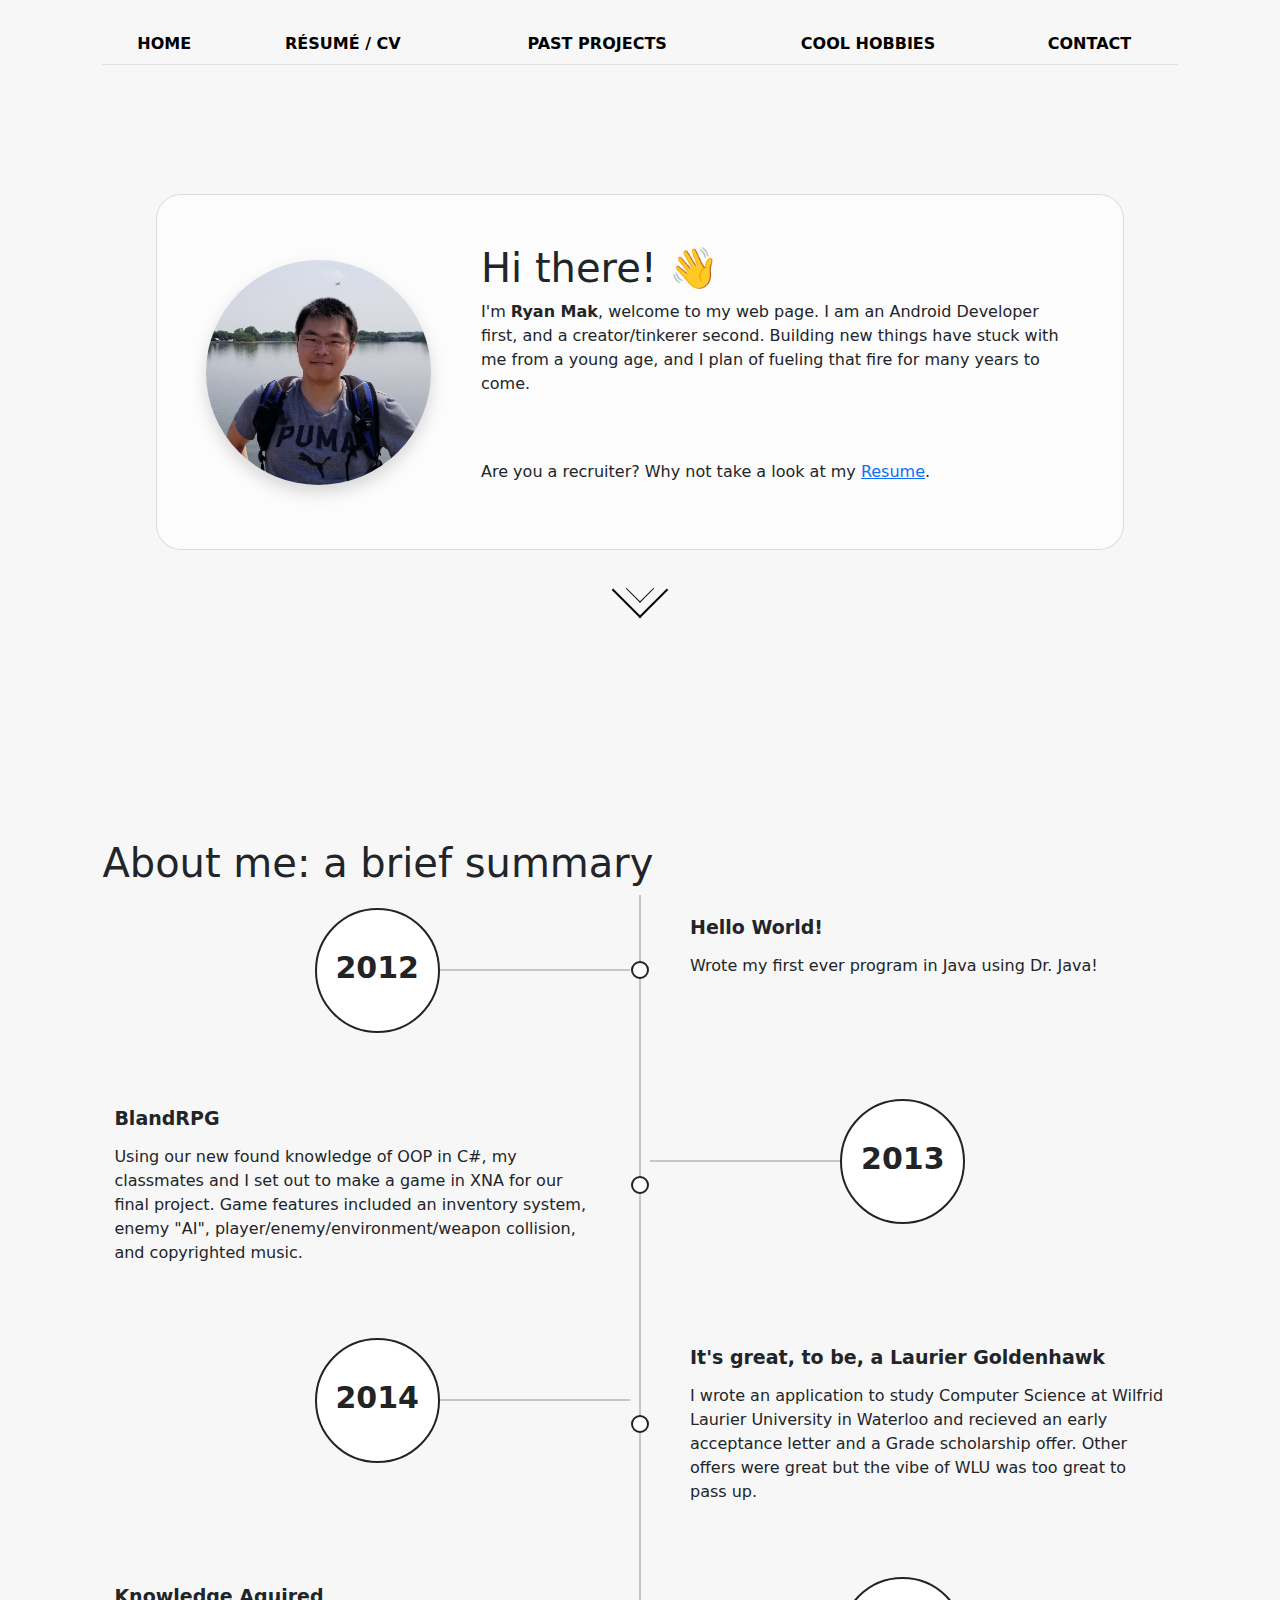
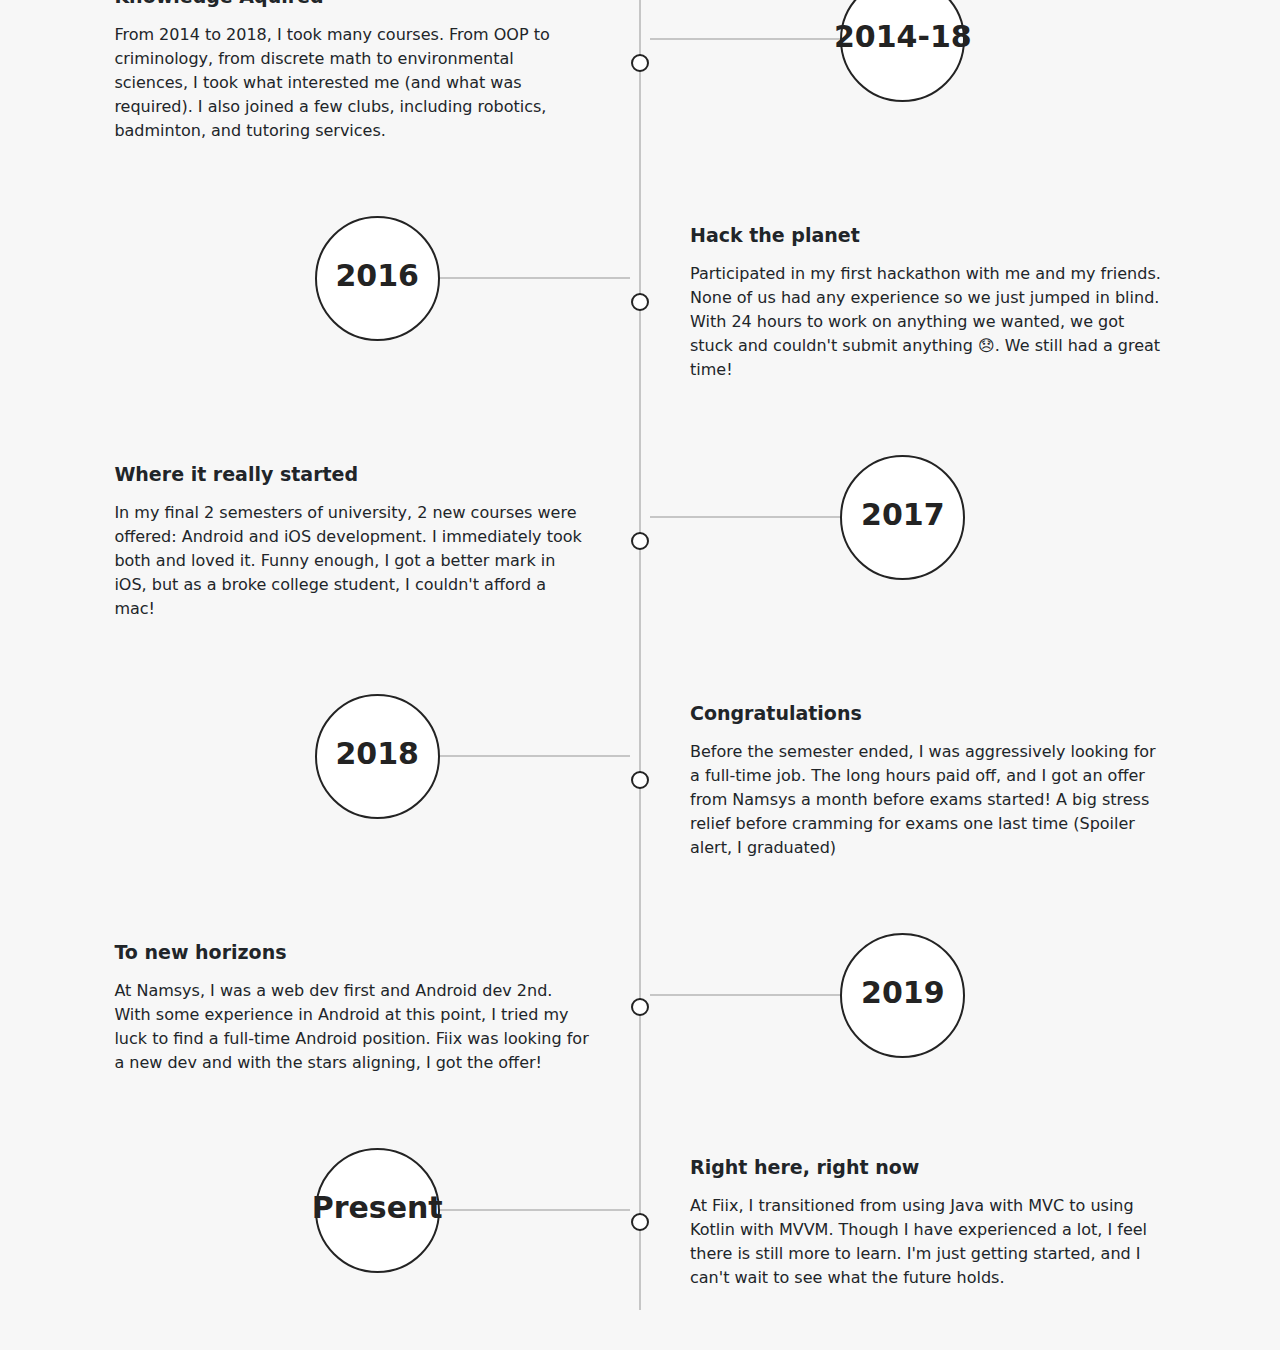
==== index.html @ aea316c4 "add pages and css for all tabs" ====
<!DOCTYPE html>

<!-- Be warned! I make android apps, not websites. Mobile users will suffer. Don't be surprised if the codebase is held together with tape and hope-->

<head>
    <title>Ryan Mak: Home</title>
    <link rel="stylesheet" href="css/bootstrap-5.0.2-dist/css/bootstrap.min.css">
    <link rel="stylesheet" href="css/Global.css">
    <link rel="stylesheet" href="css/HomeCss.css">
    <link rel="stylesheet" href="css/ArrowAnimation.css">
    <link rel="stylesheet" href="css/Timeline.css">
</head>

<html>

<body>
    <main style="margin-left: 8%; margin-right: 8%;">
        <div name="navBar" class="mt-4">
            <table class="table text-center">
                <tr>
                    <th> <a class="navBar" href="index.html">HOME</a> </th>
                    <th> <a class="navBar" href="pages/resume.html">RÉSUMÉ / CV</a></th>
                    <th> <a class="navBar" href="pages/projects.html">PAST PROJECTS</a> </th>
                    <th> <a class="navBar" href="pages/hobbies.html">COOL HOBBIES</a> </th>
                    <th> <a class="navBar" href="pages/contact.html">CONTACT</a></th>
                </tr>
            </table>
        </div>

        <div name="welcome card" class="flex p-5 card card-light">
            <table>
                <tr>
                    <th><img class="rounded-circle shadow pfpic" src="res/square.jpg">
                    </th>
                    <th>
                        <h1 class="ms-5">Hi there! 👋</h1>
                        <p class="ms-5">I'm <b>Ryan Mak</b>, welcome to my web page. I am an Android Developer first,
                            and
                            a creator/tinkerer second. Building new things have stuck with me from a young age, and I
                            plan
                            of fueling that fire for many years to come. </p>
                        <br><br>
                        <p class="ms-5">Are you a recruiter? Why not take a look at my <a
                                href="pages/resume.html">Resume</a>.</p>
                    </th>
                </tr>
            </table>
        </div>

        <div>
            <a href="#aboutme">
                <div class="arrow"></div>
            </a>
        </div>

        <div name="about me" id="aboutme" style="margin-top: 25%;">
            <h1>About me: a brief summary</h1>
        </div>

        <div class="container">
            <div class="main-timeline">

                <div class="timeline">
                    <div class="icon"></div>
                    <div class="date-content">
                        <div class="date-outer">
                            <span class="date">
                                <span class="year">2012</span>
                            </span>
                        </div>
                    </div>
                    <div class="timeline-content">
                        <h5 class="title">Hello World!</h5>
                        <p class="description">
                            Wrote my first ever program in Java using Dr. Java!
                        </p>
                        <br><br>
                    </div>
                </div>

                <div class="timeline">
                    <div class="icon"></div>
                    <div class="date-content">
                        <div class="date-outer">
                            <span class="date">
                                <span class="year">2013</span>
                            </span>
                        </div>
                    </div>
                    <div class="timeline-content">
                        <h5 class="title">BlandRPG</h5>
                        <p class="description">
                            Using our new found knowledge of OOP in C#, my classmates and I set out to make a game in
                            XNA for our final project. Game features included an inventory system, enemy
                            "AI", player/enemy/environment/weapon collision, and copyrighted music.
                        </p>
                    </div>
                </div>

                <div class="timeline">
                    <div class="icon"></div>
                    <div class="date-content">
                        <div class="date-outer">
                            <span class="date">
                                <span class="year">2014</span>
                            </span>
                        </div>
                    </div>
                    <div class="timeline-content">
                        <h5 class="title">It's great, to be, a Laurier Goldenhawk</h5>
                        <p class="description">
                            I wrote an application to study Computer Science at Wilfrid Laurier University in Waterloo
                            and recieved an early acceptance letter and a Grade scholarship offer. Other offers were
                            great but the vibe of WLU was too great to pass up.
                        </p>
                    </div>
                </div>

                <div class="timeline">
                    <div class="icon"></div>
                    <div class="date-content">
                        <div class="date-outer">
                            <span class="date">
                                <span class="year">2014-18</span>
                            </span>
                        </div>
                    </div>
                    <div class="timeline-content">
                        <h5 class="title">Knowledge Aquired</h5>
                        <p class="description">
                            From 2014 to 2018, I took many courses. From OOP to criminology, from discrete math
                            to environmental sciences, I took what interested me (and what was required). I also joined
                            a few clubs, including robotics, badminton, and tutoring services.
                        </p>
                    </div>
                </div>

                <div class="timeline">
                    <div class="icon"></div>
                    <div class="date-content">
                        <div class="date-outer">
                            <span class="date">
                                <span class="year">2016</span>
                            </span>
                        </div>
                    </div>
                    <div class="timeline-content">
                        <h5 class="title">Hack the planet</h5>
                        <p class="description">
                            Participated in my first hackathon with me and my friends. None of us had any experience so
                            we just jumped in blind. With 24 hours to work on anything we wanted, we got stuck and
                            couldn't submit anything 😞. We still had a great time!
                        </p>
                    </div>
                </div>

                <div class="timeline">
                    <div class="icon"></div>
                    <div class="date-content">
                        <div class="date-outer">
                            <span class="date">
                                <span class="year">2017</span>
                            </span>
                        </div>
                    </div>
                    <div class="timeline-content">
                        <h5 class="title">Where it really started</h5>
                        <p class="description">
                            In my final 2 semesters of university, 2 new courses were offered: Android and iOS
                            development. I immediately took both and loved it. Funny enough, I got a better mark in iOS,
                            but as a broke college student, I couldn't afford a mac!
                        </p>
                    </div>
                </div>

                <div class="timeline">
                    <div class="icon"></div>
                    <div class="date-content">
                        <div class="date-outer">
                            <span class="date">
                                <span class="year">2018</span>
                            </span>
                        </div>
                    </div>
                    <div class="timeline-content">
                        <h5 class="title">Congratulations</h5>
                        <p class="description">
                            Before the semester ended, I was aggressively looking for a full-time job. The long hours
                            paid off, and I got an offer from Namsys a month before exams started! A big stress relief
                            before cramming for exams one last time (Spoiler alert, I graduated)
                        </p>
                    </div>
                </div>

                <div class="timeline">
                    <div class="icon"></div>
                    <div class="date-content">
                        <div class="date-outer">
                            <span class="date">
                                <span class="year">2019</span>
                            </span>
                        </div>
                    </div>
                    <div class="timeline-content">
                        <h5 class="title">To new horizons</h5>
                        <p class="description">
                            At Namsys, I was a web dev first and Android dev 2nd. With some experience in Android at
                            this point, I tried my luck to find a full-time Android position. Fiix was looking for a new
                            dev and with the stars aligning, I got the offer!
                        </p>
                    </div>
                </div>

                <div class="timeline">
                    <div class="icon"></div>
                    <div class="date-content">
                        <div class="date-outer">
                            <span class="date">
                                <span class="year">Present</span>
                            </span>
                        </div>
                    </div>
                    <div class="timeline-content">
                        <h5 class="title">Right here, right now</h5>
                        <p class="description">
                            At Fiix, I transitioned from using Java with MVC to using Kotlin with MVVM. Though I have
                            experienced a lot, I feel there is still more to learn. I'm just getting started, and I
                            can't wait to see what the future holds.
                        </p>
                    </div>
                </div>
            </div>
        </div>
    </main>
</body>

</html>
---- css/Global.css ----
body {
    background-color: #f7f7f7;
}

html {
    scroll-behavior: smooth;
    scrollbar-width: none;
    /* For Firefox */
    -ms-overflow-style: none;
    /* For Internet Explorer and Edge */
}

html::-webkit-scrollbar {
    width: 0px;
    /* For Chrome, Safari, and Opera */
}

.text-center {
    text-align: center;
}

a.navBar {
    color: black;
    text-decoration: none;
    font-weight: bold;
}

th {
    font-weight: normal;
}
---- css/HomeCss.css ----
footer {
    position: fixed;
    height: 100px;
    bottom: 0;
    width: 100%;
}

img.pfpic {
    display: block;
    max-width: 250px;
    height: 225px;
}

.card-light {
    background-color: #fcfcfc;
    border-radius: 25px;
    width: fit-content;
    max-width: 90%;
    margin: 0 auto;
    margin-top: 12%;
}
---- css/ArrowAnimation.css ----
/*
    https://csshint.com/html-css-scroll-down-arrow-examples/
    Author: Joshua MacDonald
 */

.arrow, .arrow:before {
    position: absolute;
    left: 50%;
}

.arrow {
    width: 40px;
    height: 40px;
    top: 40px;
    margin: -20px 0 0 -20px;
    -webkit-transform: rotate(45deg);
    transform: rotate(45deg);
    border-left: none;
    border-top: none;
    border-right: 2px #000 solid;
    border-bottom: 2px #000 solid;
    position: relative;
}

.arrow:before {
    content: "";
    width: 20px;
    height: 20px;
    top: 50%;
    margin: -10px 0 0 -10px;
    border-left: none;
    border-top: none;
    border-right: 1px #000 solid;
    border-bottom: 1px #000 solid;
    animation-duration: 2s;
    animation-iteration-count: infinite;
    animation-name: arrow;
}

@keyframes arrow {
    0% {
        opacity: 0;
        transform: translate(-10px, -10px);
    }
    50% {
        opacity: 1;
    }
    100% {
        opacity: 0;
    }
}
---- css/Timeline.css ----
.main-timeline {
    position: relative
}

.main-timeline:before {
    content: "";
    display: block;
    width: 2px;
    height: 100%;
    background: #c6c6c6;
    margin: 0 auto;
    position: absolute;
    top: 0;
    left: 0;
    right: 0
}

.main-timeline .timeline {
    margin-bottom: 40px;
    position: relative
}

.main-timeline .timeline:after {
    content: "";
    display: block;
    clear: both
}

.main-timeline .icon {
    content: "";
    width: 18px;
    height: 18px;
    line-height: 18px;
    margin: auto;
    border-radius: 50%;
    position: absolute;
    top: 0;
    left: 0;
    bottom: 0;
    right: 0;
    background: #fff;
    border: 2px solid #232323;
}

.main-timeline .date-content {
    width: 50%;
    float: left;
    margin-top: 13px;
    position: relative
}

.main-timeline .date-content:before {
    content: "";
    width: 50%;
    height: 2px;
    background: #c6c6c6;
    margin: auto 0;
    position: absolute;
    top: 0;
    right: 10px;
    bottom: 0
}

.main-timeline .date-outer {
    width: 125px;
    height: 125px;
    font-size: 16px;
    text-align: center;
    margin: auto;
    z-index: 1
}

.main-timeline .date-outer:before {
    content: "";
    width: 125px;
    height: 125px;
    margin: 0 auto;
    border-radius: 50%;
    position: absolute;
    top: 0;
    left: 0;
    right: 0;
    transition: all 0.33s ease-out 0s
}

.main-timeline .date-outer:before {
    background: #fff;
    border: 2px solid #232323;
}

.main-timeline .date {
    width: 100%;
    margin: auto;
    position: absolute;
    top: 34%;
    left: 0
}

.main-timeline .month {
    font-size: 18px;
    font-weight: 700
}

.main-timeline .year {
    display: block;
    font-size: 30px;
    font-weight: 700;
    color: #232323;
    line-height: 36px
}

.main-timeline .timeline-content {
    width: 50%;
    padding: 20px 0 20px 50px;
    float: right
}

.main-timeline .title {
    font-size: 19px;
    font-weight: 700;
    line-height: 24px;
    margin: 0 0 15px 0
}

.main-timeline .description {
    margin-bottom: 0
}

.main-timeline .timeline:nth-child(2n) .date-content {
    float: right
}

.main-timeline .timeline:nth-child(2n) .date-content:before {
    left: 10px
}

.main-timeline .timeline:nth-child(2n) .timeline-content {
    padding: 20px 50px 20px 0;
    text-align: left
}

@media only screen and (max-width: 991px) {
    .main-timeline .date-content {
        margin-top: 35px
    }
    .main-timeline .date-content:before {
        width: 22.5%
    }
    .main-timeline .timeline-content {
        padding: 10px 0 10px 30px
    }
    .main-timeline .title {
        font-size: 17px
    }
    .main-timeline .timeline:nth-child(2n) .timeline-content {
        padding: 10px 30px 10px 0
    }
}

@media only screen and (max-width: 767px) {
    .main-timeline:before {
        margin: 0;
        left: 7px
    }
    .main-timeline .timeline {
        margin-bottom: 20px
    }
    .main-timeline .timeline:last-child {
        margin-bottom: 0
    }
    .main-timeline .icon {
        margin: auto 0
    }
    .main-timeline .date-content {
        width: 95%;
        float: right;
        margin-top: 0
    }
    .main-timeline .date-content:before {
        display: none
    }
    .main-timeline .date-outer {
        width: 110px;
        height: 110px
    }
    .main-timeline .date-outer:before {
        width: 110px;
        height: 110px
    }
    .main-timeline .date {
        top: 30%
    }
    .main-timeline .year {
        font-size: 24px
    }
    .main-timeline .timeline-content, .main-timeline .timeline:nth-child(2n) .timeline-content {
        width: 95%;
        text-align: center;
        padding: 10px 0
    }
    .main-timeline .title {
        margin-bottom: 10px
    }
}
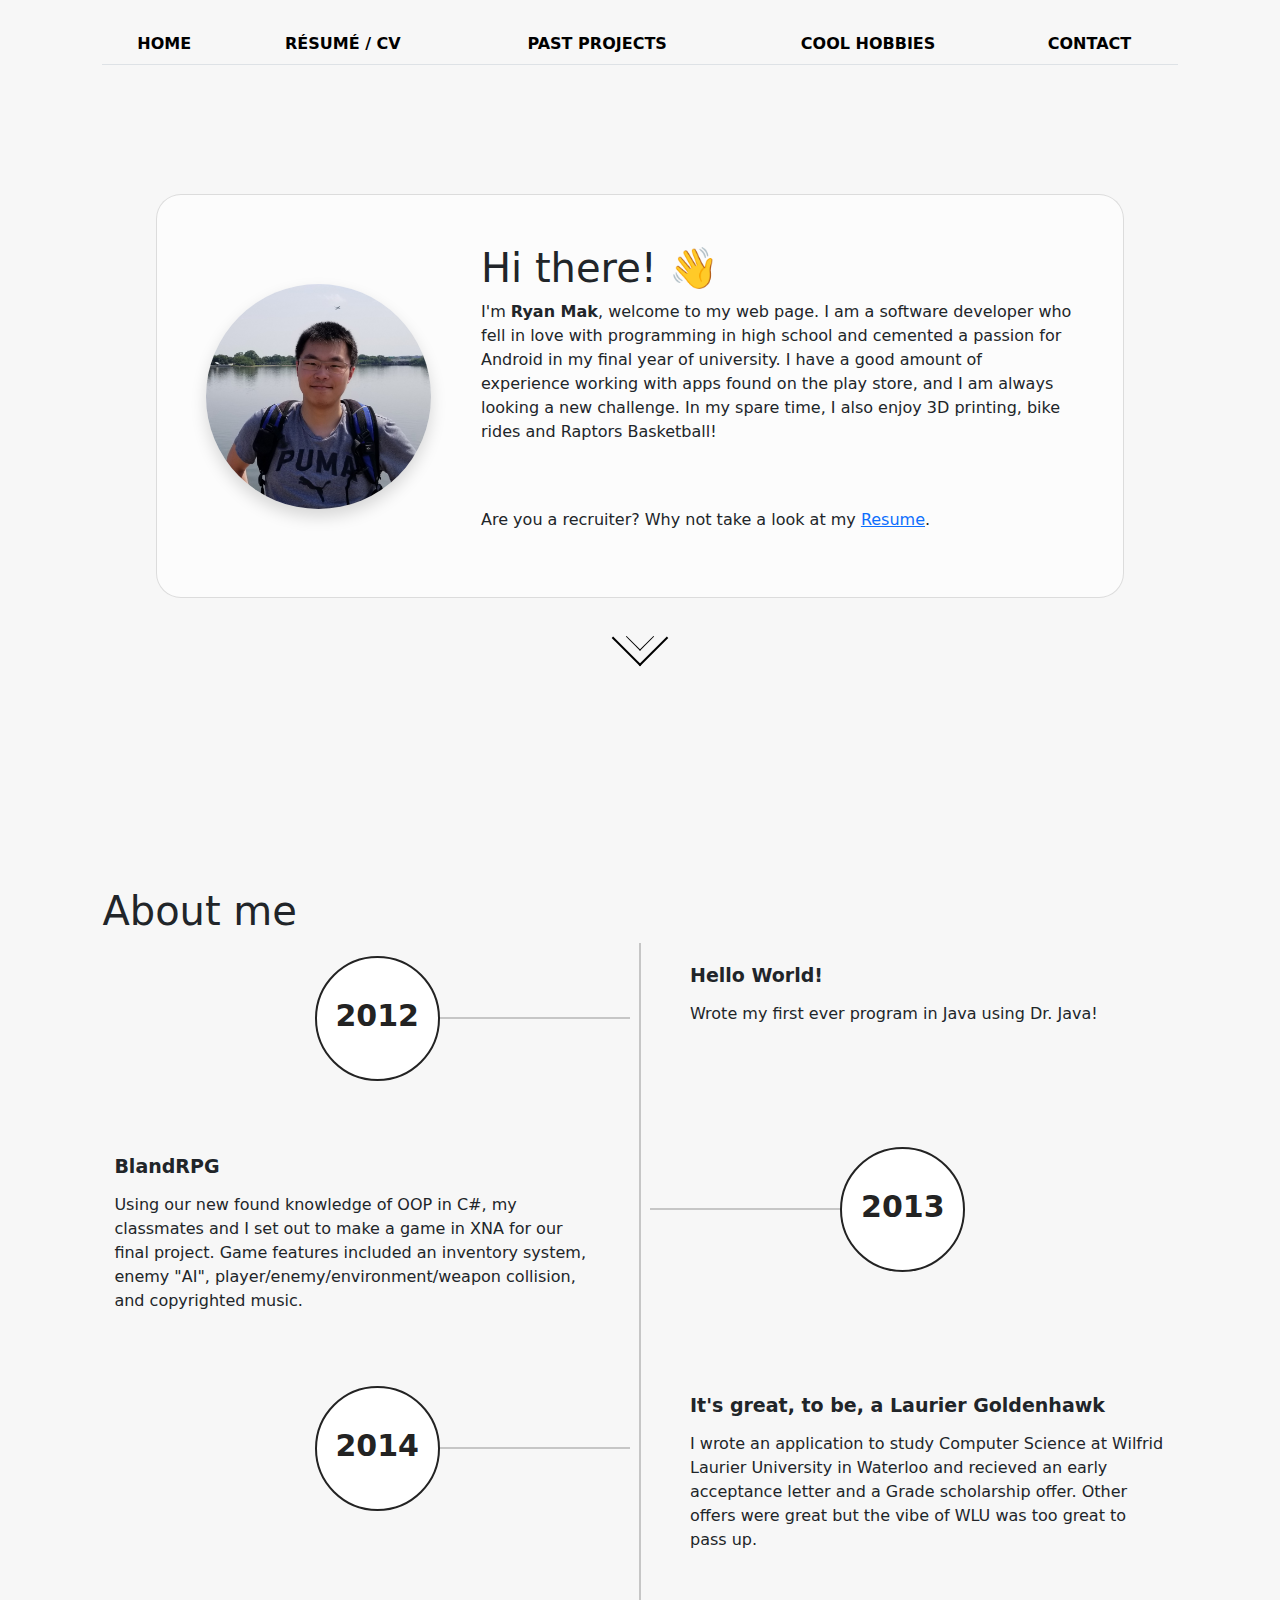
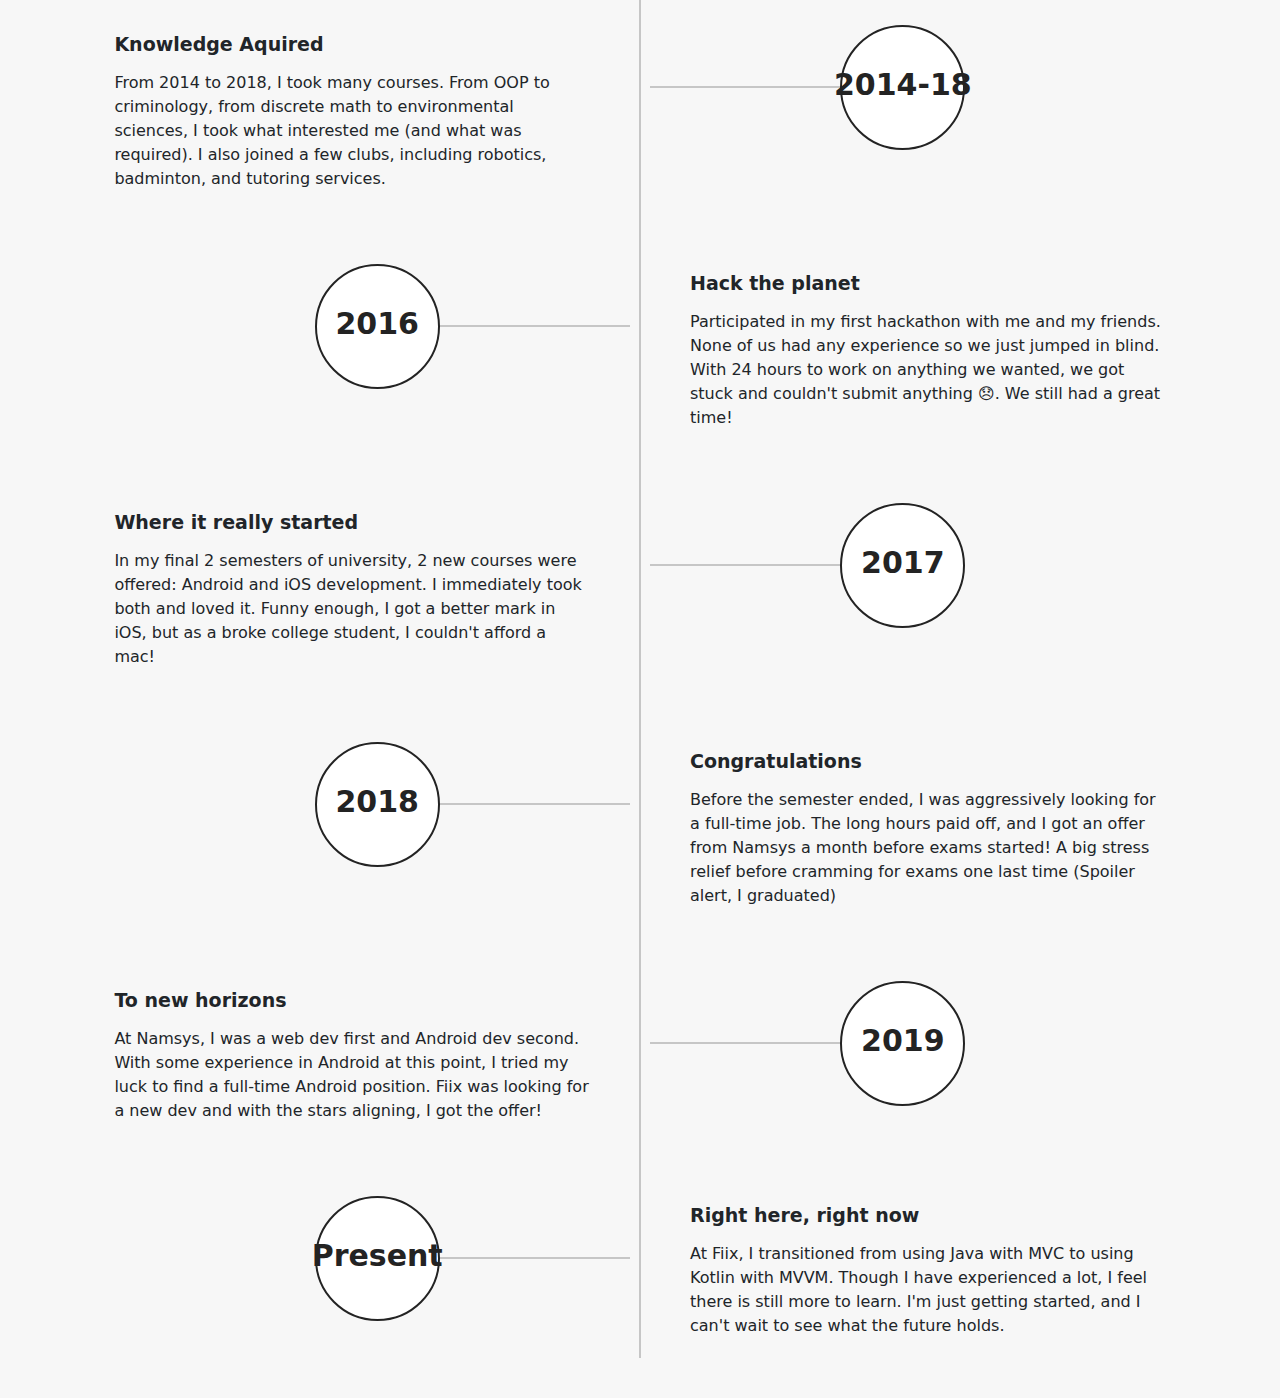
==== commit 97fad6c8: "added cards to resume page" ====
--- a/index.html
+++ b/index.html
@@ -34,11 +34,11 @@
                     </th>
                     <th>
                         <h1 class="ms-5">Hi there! 👋</h1>
-                        <p class="ms-5">I'm <b>Ryan Mak</b>, welcome to my web page. I am an Android Developer first,
-                            and
-                            a creator/tinkerer second. Building new things have stuck with me from a young age, and I
-                            plan
-                            of fueling that fire for many years to come. </p>
+                        <p class="ms-5">I'm <b>Ryan Mak</b>, welcome to my web page. I am a software developer who fell
+                            in love with programming in high school and cemented a passion for Android in my final year
+                            of university. I have a good amount of experience working with apps found on the play store,
+                            and I am always looking a new challenge. In my spare time, I also enjoy 3D
+                            printing, bike rides and Raptors Basketball! </p>
                         <br><br>
                         <p class="ms-5">Are you a recruiter? Why not take a look at my <a
                                 href="pages/resume.html">Resume</a>.</p>
@@ -54,14 +54,13 @@
         </div>
 
         <div name="about me" id="aboutme" style="margin-top: 25%;">
-            <h1>About me: a brief summary</h1>
+            <h1>About me</h1>
         </div>
 
         <div class="container">
             <div class="main-timeline">
 
                 <div class="timeline">
-                    <div class="icon"></div>
                     <div class="date-content">
                         <div class="date-outer">
                             <span class="date">
@@ -79,7 +78,6 @@
                 </div>
 
                 <div class="timeline">
-                    <div class="icon"></div>
                     <div class="date-content">
                         <div class="date-outer">
                             <span class="date">
@@ -98,7 +96,6 @@
                 </div>
 
                 <div class="timeline">
-                    <div class="icon"></div>
                     <div class="date-content">
                         <div class="date-outer">
                             <span class="date">
@@ -117,7 +114,6 @@
                 </div>
 
                 <div class="timeline">
-                    <div class="icon"></div>
                     <div class="date-content">
                         <div class="date-outer">
                             <span class="date">
@@ -136,7 +132,6 @@
                 </div>
 
                 <div class="timeline">
-                    <div class="icon"></div>
                     <div class="date-content">
                         <div class="date-outer">
                             <span class="date">
@@ -155,7 +150,6 @@
                 </div>
 
                 <div class="timeline">
-                    <div class="icon"></div>
                     <div class="date-content">
                         <div class="date-outer">
                             <span class="date">
@@ -174,7 +168,6 @@
                 </div>
 
                 <div class="timeline">
-                    <div class="icon"></div>
                     <div class="date-content">
                         <div class="date-outer">
                             <span class="date">
@@ -193,7 +186,6 @@
                 </div>
 
                 <div class="timeline">
-                    <div class="icon"></div>
                     <div class="date-content">
                         <div class="date-outer">
                             <span class="date">
@@ -204,7 +196,7 @@
                     <div class="timeline-content">
                         <h5 class="title">To new horizons</h5>
                         <p class="description">
-                            At Namsys, I was a web dev first and Android dev 2nd. With some experience in Android at
+                            At Namsys, I was a web dev first and Android dev second. With some experience in Android at
                             this point, I tried my luck to find a full-time Android position. Fiix was looking for a new
                             dev and with the stars aligning, I got the offer!
                         </p>
@@ -212,7 +204,6 @@
                 </div>
 
                 <div class="timeline">
-                    <div class="icon"></div>
                     <div class="date-content">
                         <div class="date-outer">
                             <span class="date">
--- a/css/Global.css
+++ b/css/Global.css
@@ -8,6 +8,11 @@
     /* For Firefox */
     -ms-overflow-style: none;
     /* For Internet Explorer and Edge */
+}
+
+main {
+    margin-left: 10%;
+    margin-right: 10%
 }
 
 html::-webkit-scrollbar {
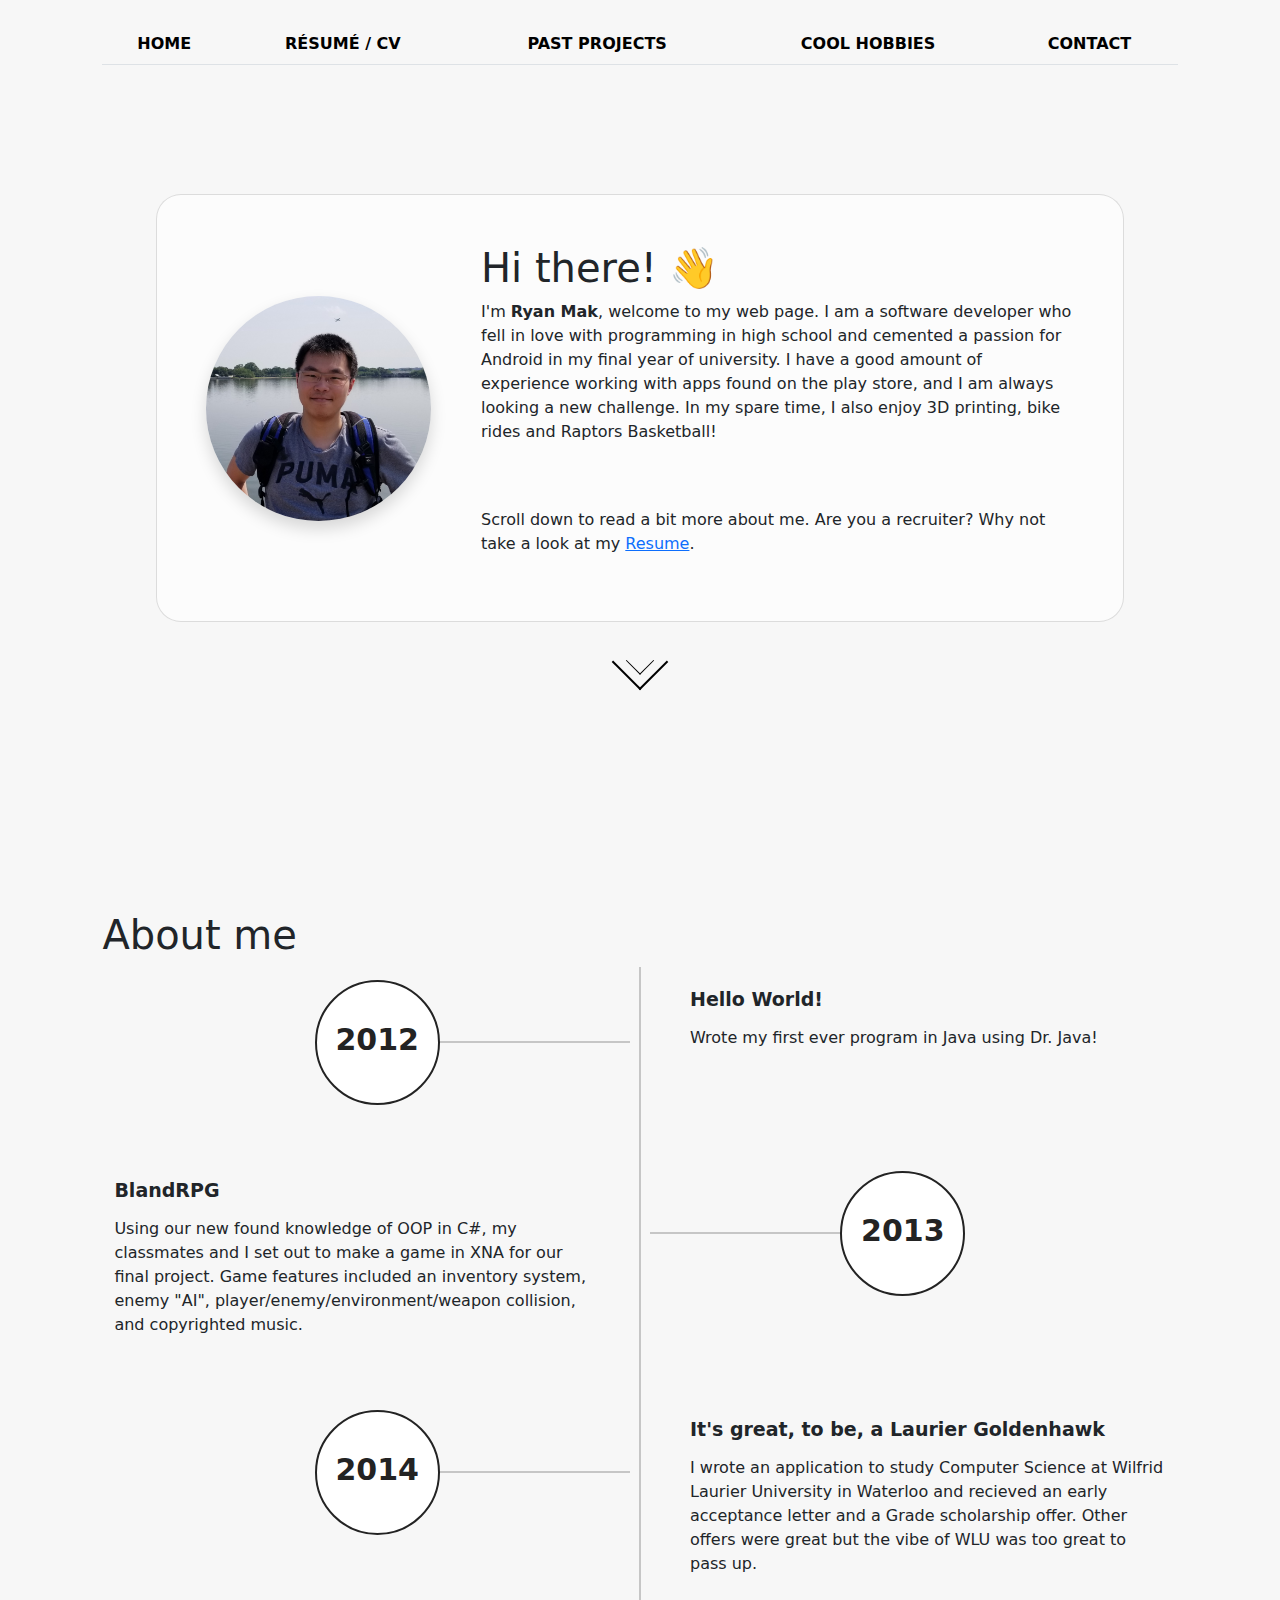
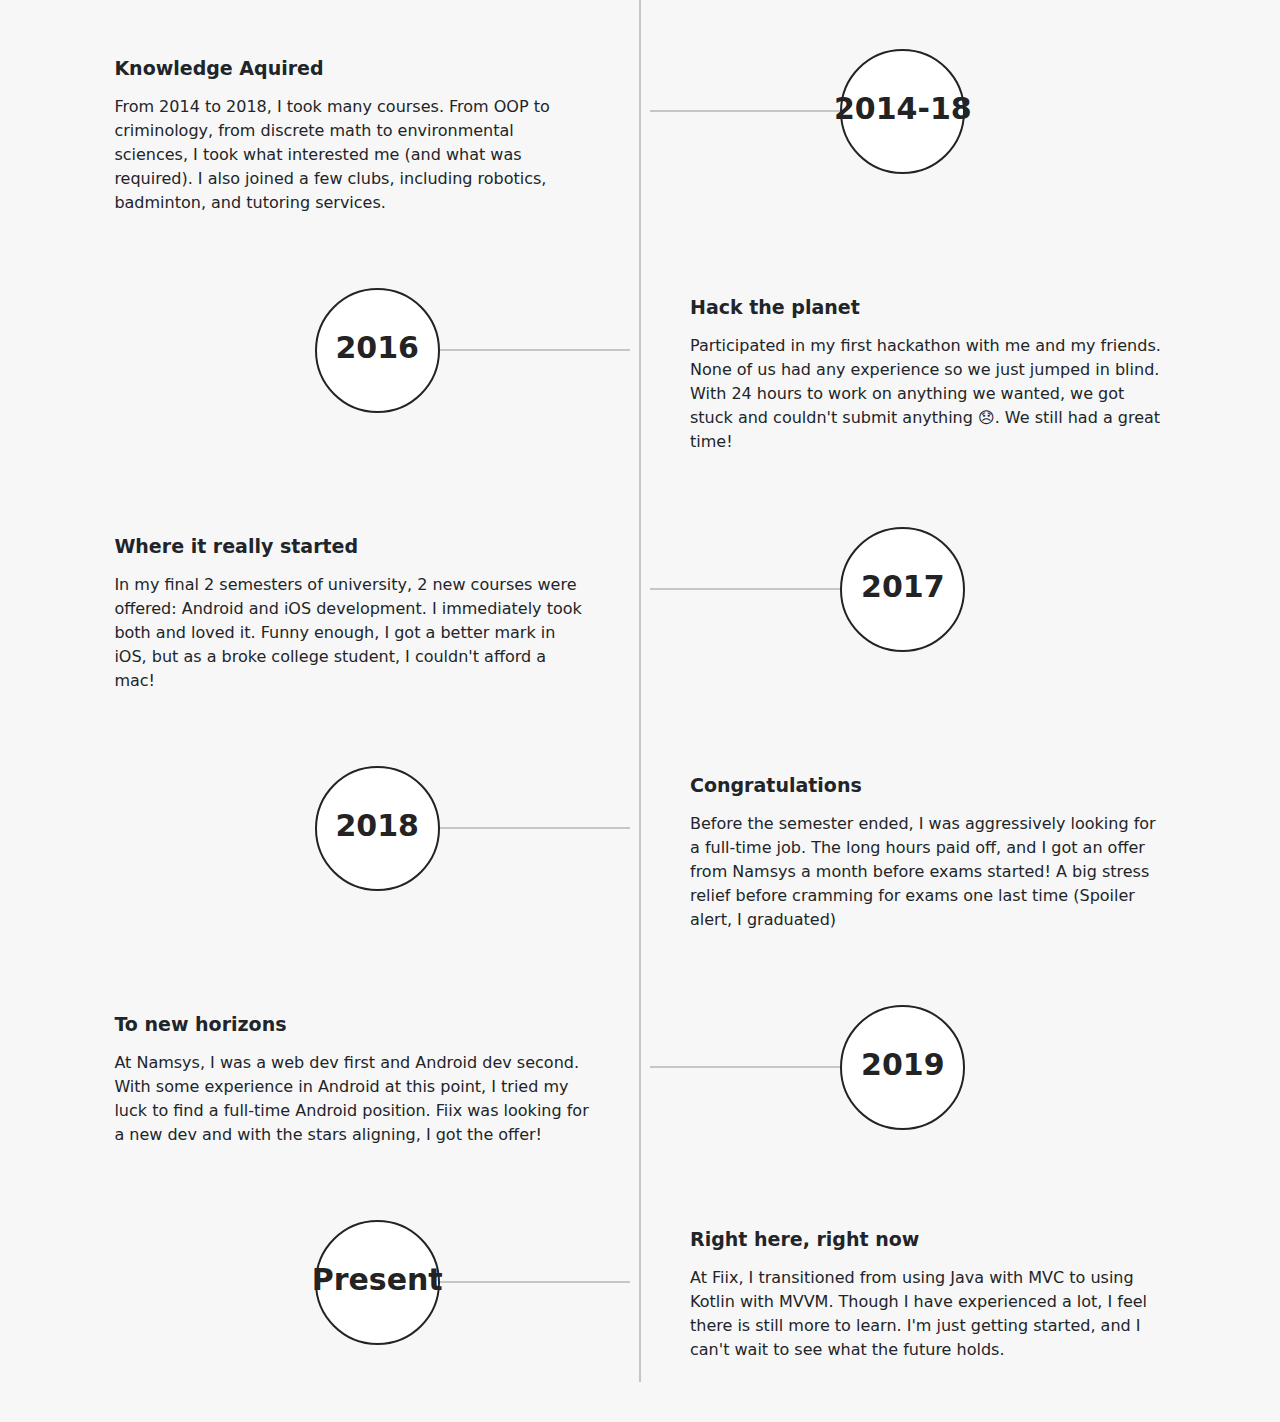
==== commit eb522772: "changed welcome message to include 'scroll down to read...'" ====
--- a/index.html
+++ b/index.html
@@ -40,7 +40,7 @@
                             and I am always looking a new challenge. In my spare time, I also enjoy 3D
                             printing, bike rides and Raptors Basketball! </p>
                         <br><br>
-                        <p class="ms-5">Are you a recruiter? Why not take a look at my <a
+                        <p class="ms-5">Scroll down to read a bit more about me. Are you a recruiter? Why not take a look at my <a
                                 href="pages/resume.html">Resume</a>.</p>
                     </th>
                 </tr>
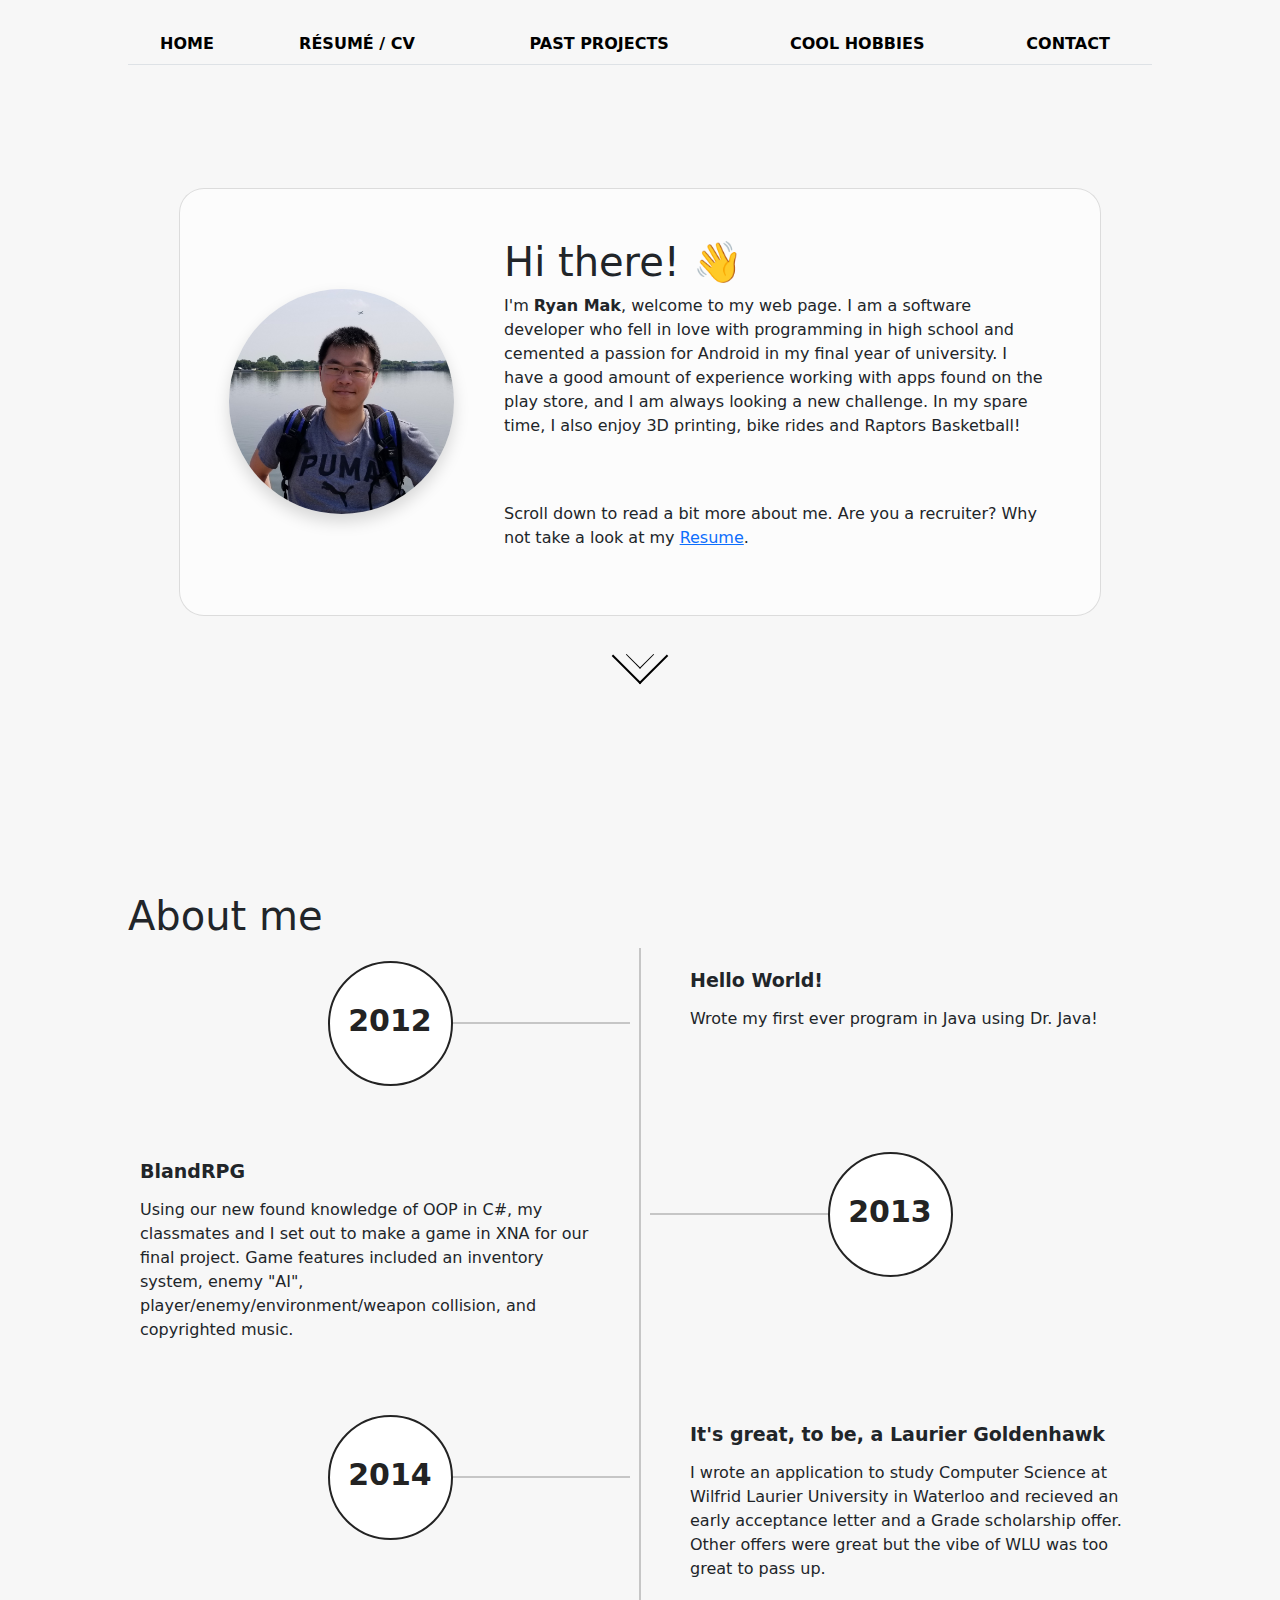
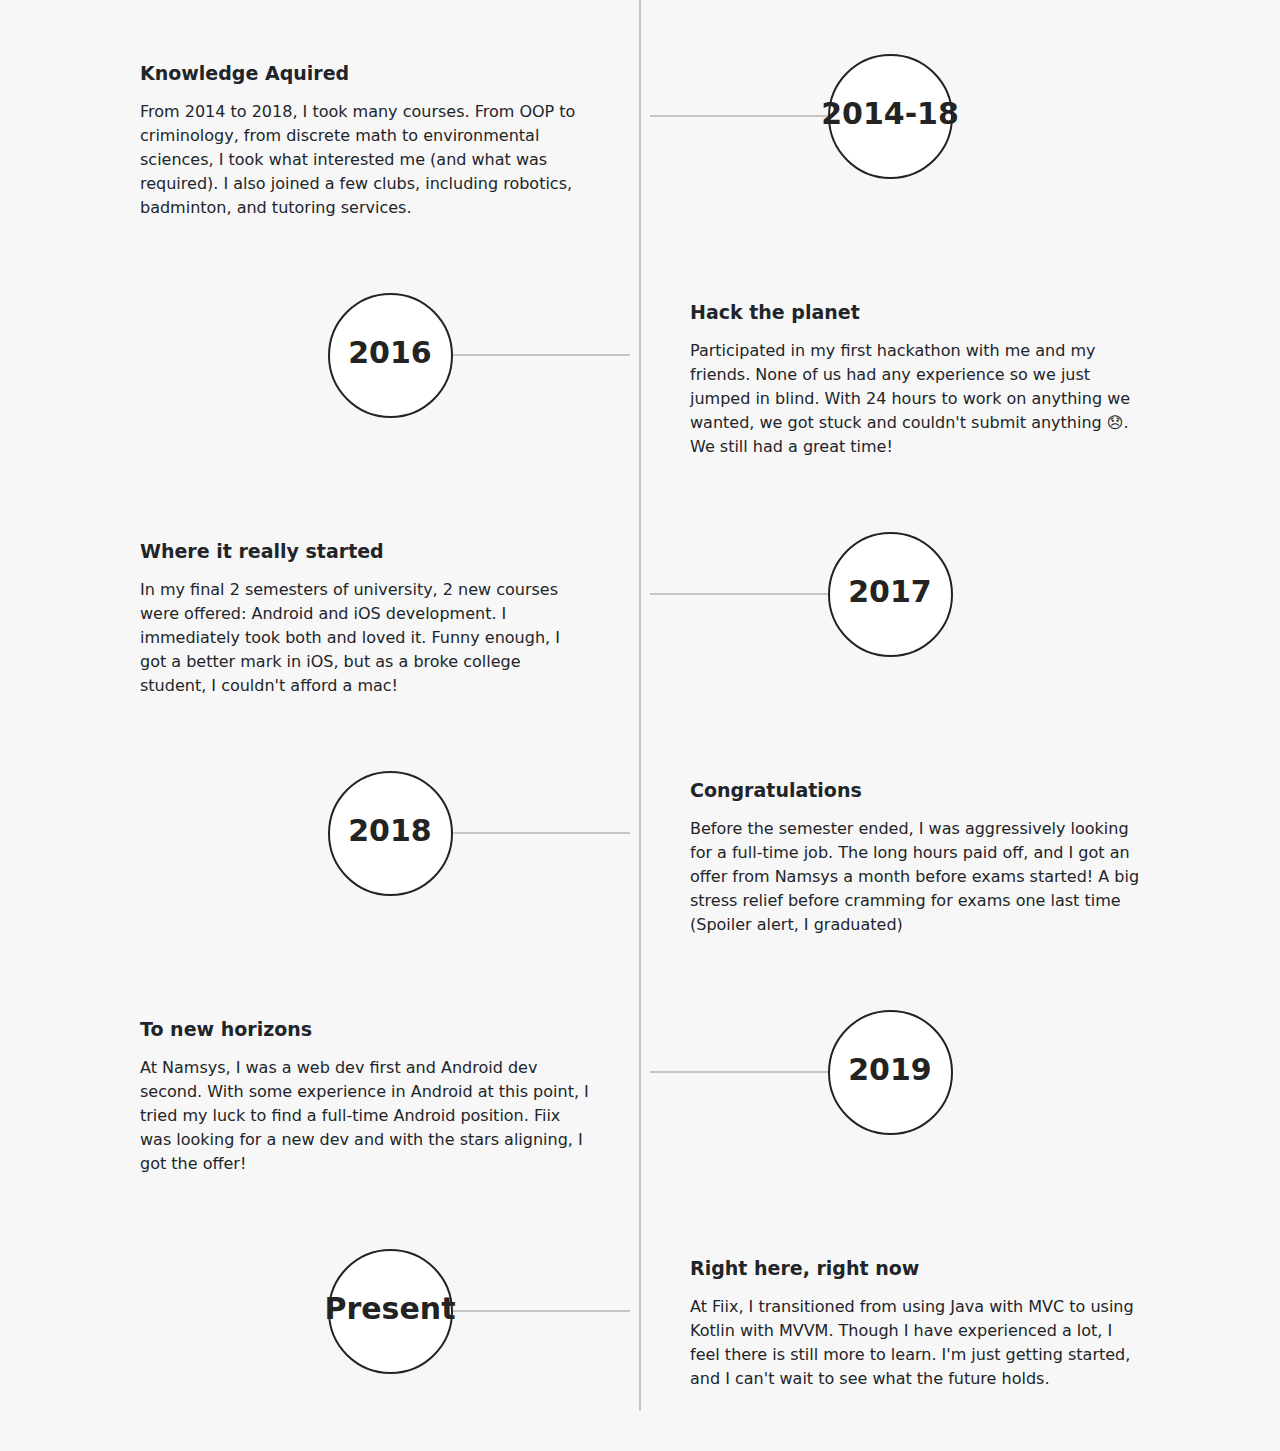
==== commit 5ec48d3a: "updated nav bar to show menu on hover on the resume tab, added details to education" ====
--- a/index.html
+++ b/index.html
@@ -14,12 +14,20 @@
 <html>
 
 <body>
-    <main style="margin-left: 8%; margin-right: 8%;">
+    <main>
         <div name="navBar" class="mt-4">
             <table class="table text-center">
                 <tr>
                     <th> <a class="navBar" href="index.html">HOME</a> </th>
-                    <th> <a class="navBar" href="pages/resume.html">RÉSUMÉ / CV</a></th>
+                    <th>
+                        <div class="dropdown">
+                            <a class="navBar" href="pages/resume.html">RÉSUMÉ / CV</a>
+                            <div class="dropdown-content">
+                                <a href="pages/resume.html">Past Work</a>
+                                <a href="pages/resume-education.html">Education</a>
+                            </div>
+                        </div>
+                    </th>
                     <th> <a class="navBar" href="pages/projects.html">PAST PROJECTS</a> </th>
                     <th> <a class="navBar" href="pages/hobbies.html">COOL HOBBIES</a> </th>
                     <th> <a class="navBar" href="pages/contact.html">CONTACT</a></th>
--- a/css/Global.css
+++ b/css/Global.css
@@ -32,4 +32,43 @@
 
 th {
     font-weight: normal;
+}
+
+/* The container <div> - needed to position the dropdown content */
+
+.dropdown {
+    position: relative;
+    display: inline-block;
+}
+
+/* Dropdown Content (Hidden by Default) */
+
+.dropdown-content {
+    display: none;
+    position: absolute;
+    background-color: #f1f1f1;
+    min-width: 150px;
+    box-shadow: 0px 8px 16px 0px rgba(0, 0, 0, 0.2);
+    z-index: 1;
+}
+
+/* Links inside the dropdown */
+
+.dropdown-content a {
+    color: black;
+    padding: 8px;
+    text-decoration: none;
+    display: block;
+}
+
+/* Change color of dropdown links on hover */
+
+.dropdown-content a:hover {
+    background-color: rgb(190, 190, 190);
+}
+
+/* Show the dropdown menu on hover */
+
+.dropdown:hover .dropdown-content {
+    display: block;
 }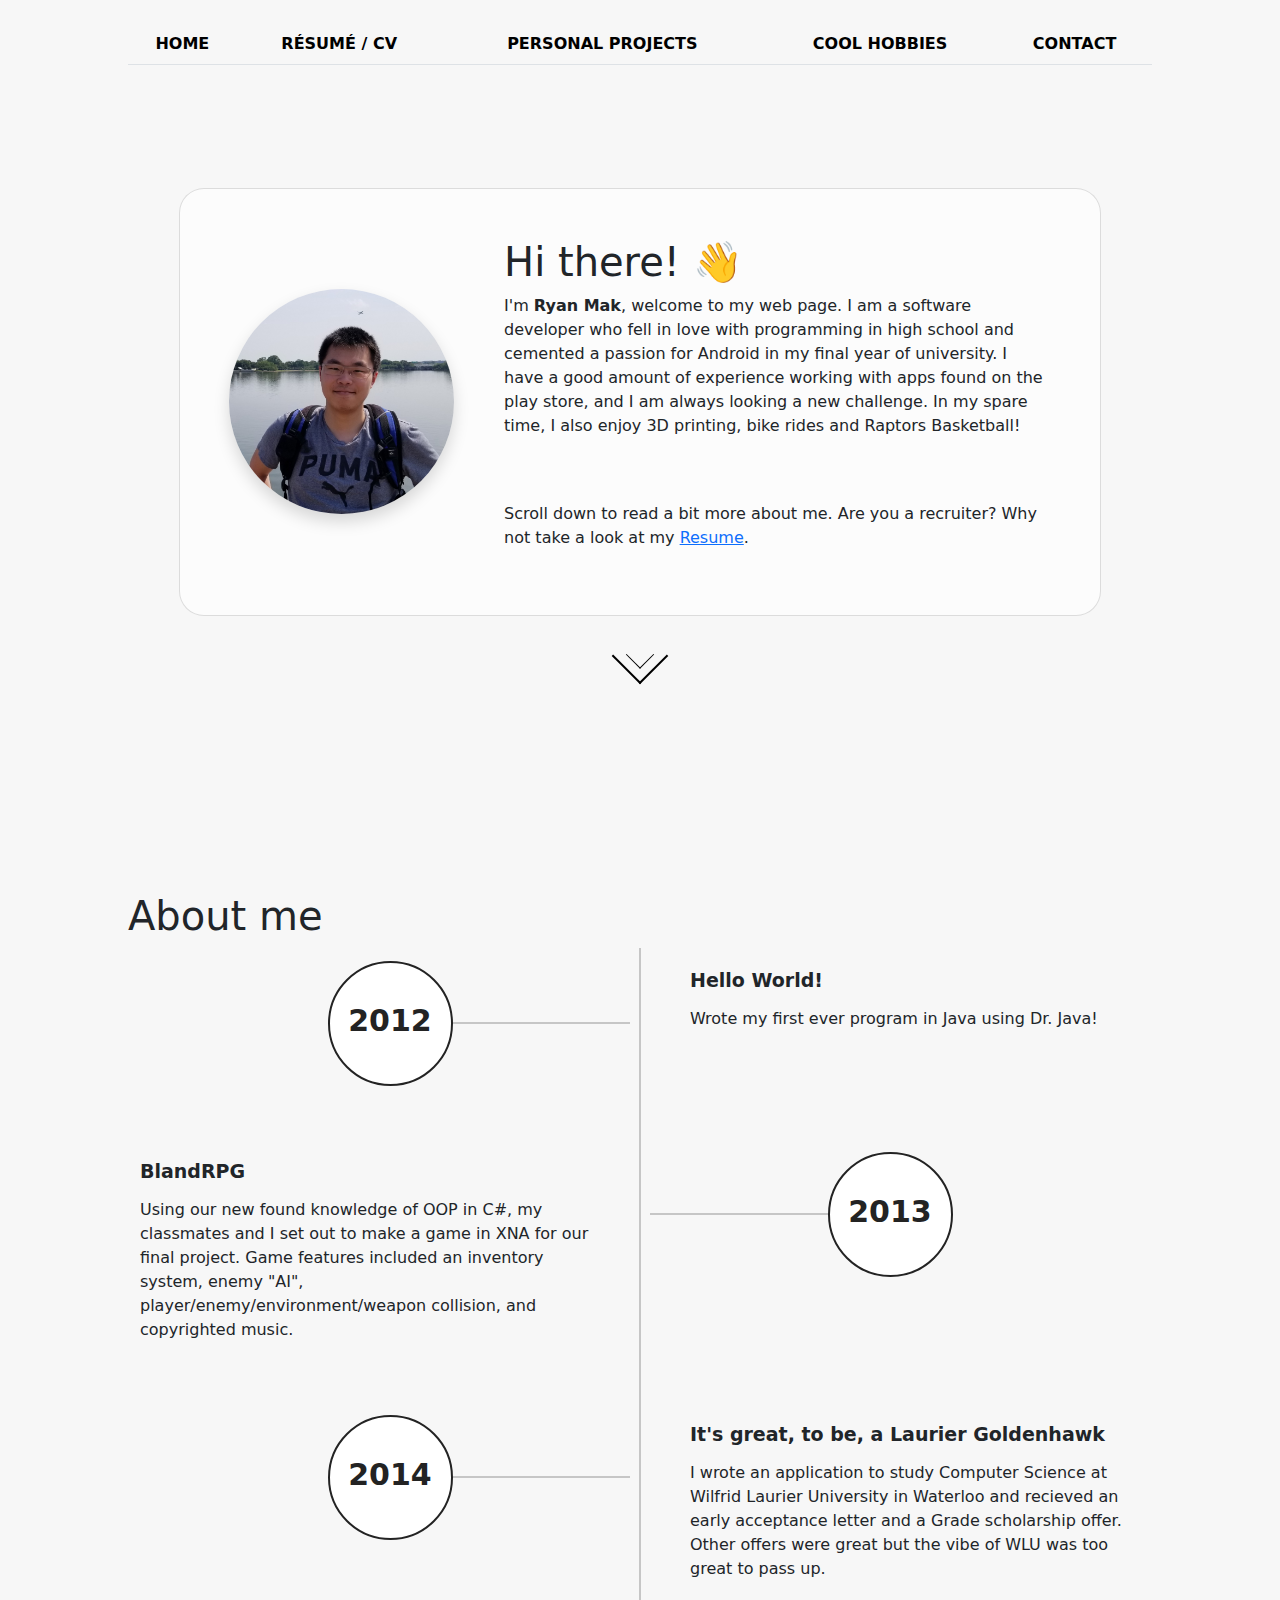
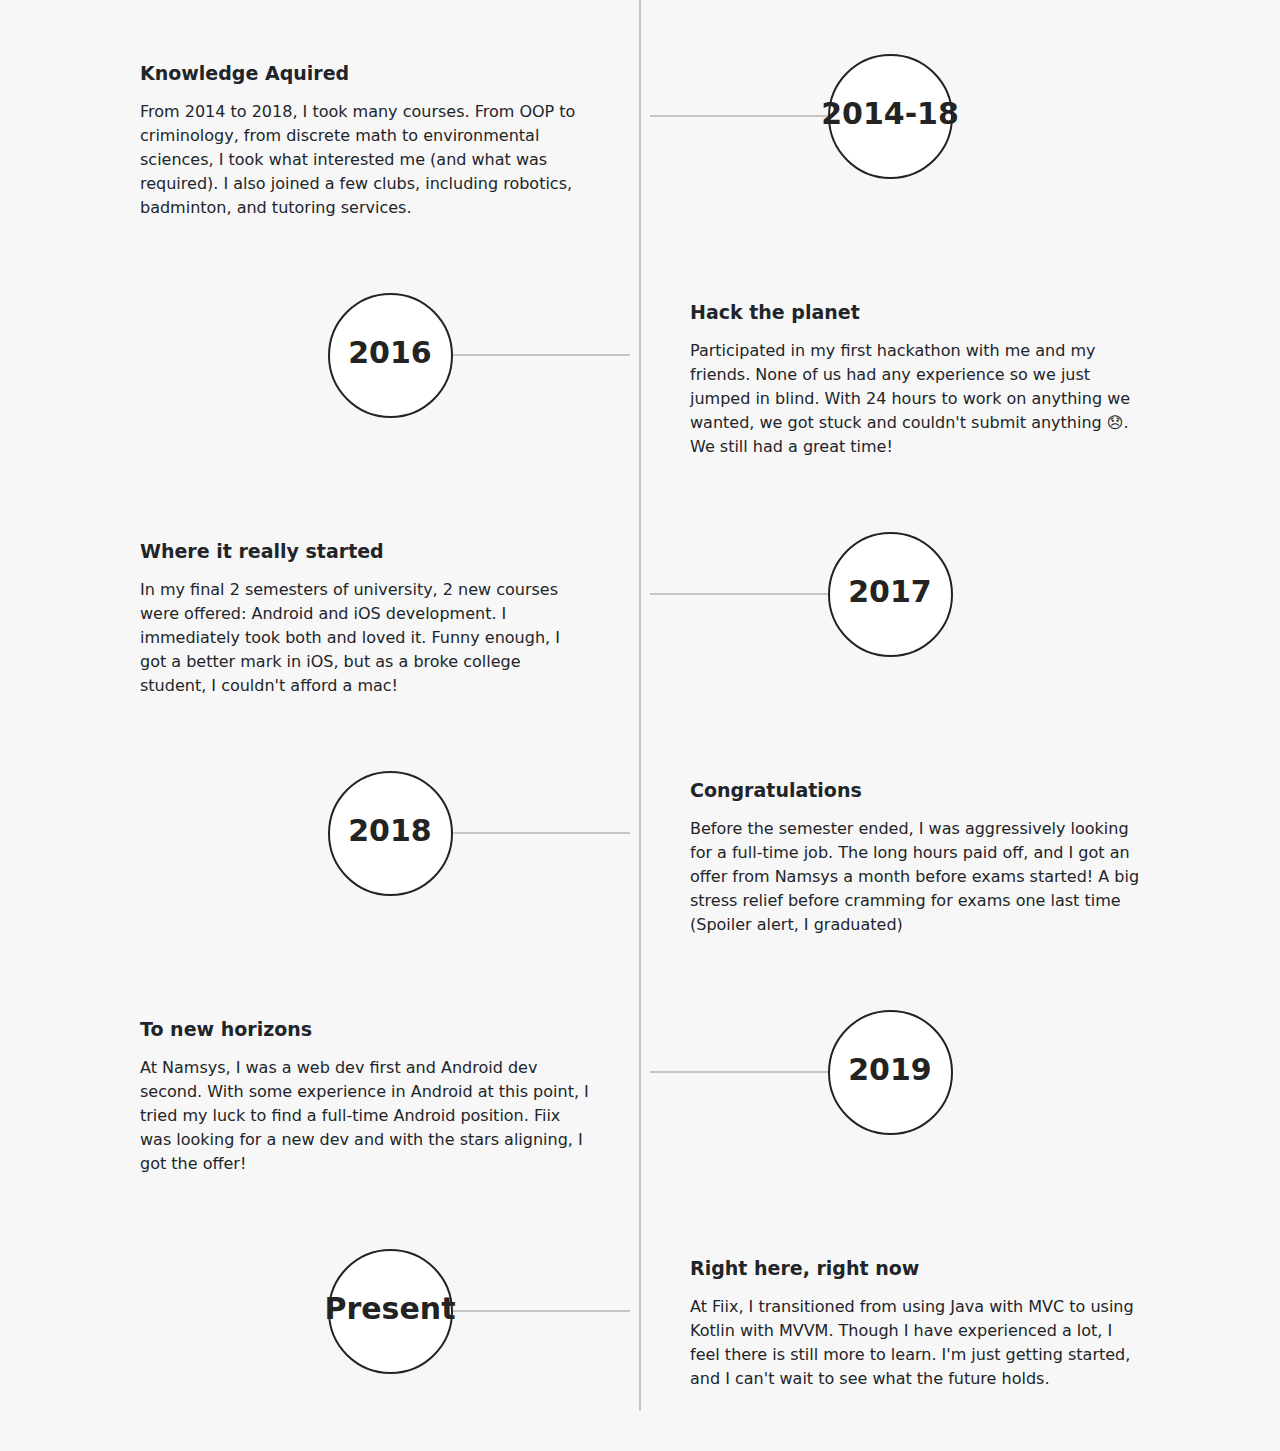
==== commit 8db7fe8e: "added projects to the 'personal projects' page" ====
--- a/index.html
+++ b/index.html
@@ -28,7 +28,7 @@
                             </div>
                         </div>
                     </th>
-                    <th> <a class="navBar" href="pages/projects.html">PAST PROJECTS</a> </th>
+                    <th> <a class="navBar" href="pages/projects.html">PERSONAL PROJECTS</a> </th>
                     <th> <a class="navBar" href="pages/hobbies.html">COOL HOBBIES</a> </th>
                     <th> <a class="navBar" href="pages/contact.html">CONTACT</a></th>
                 </tr>
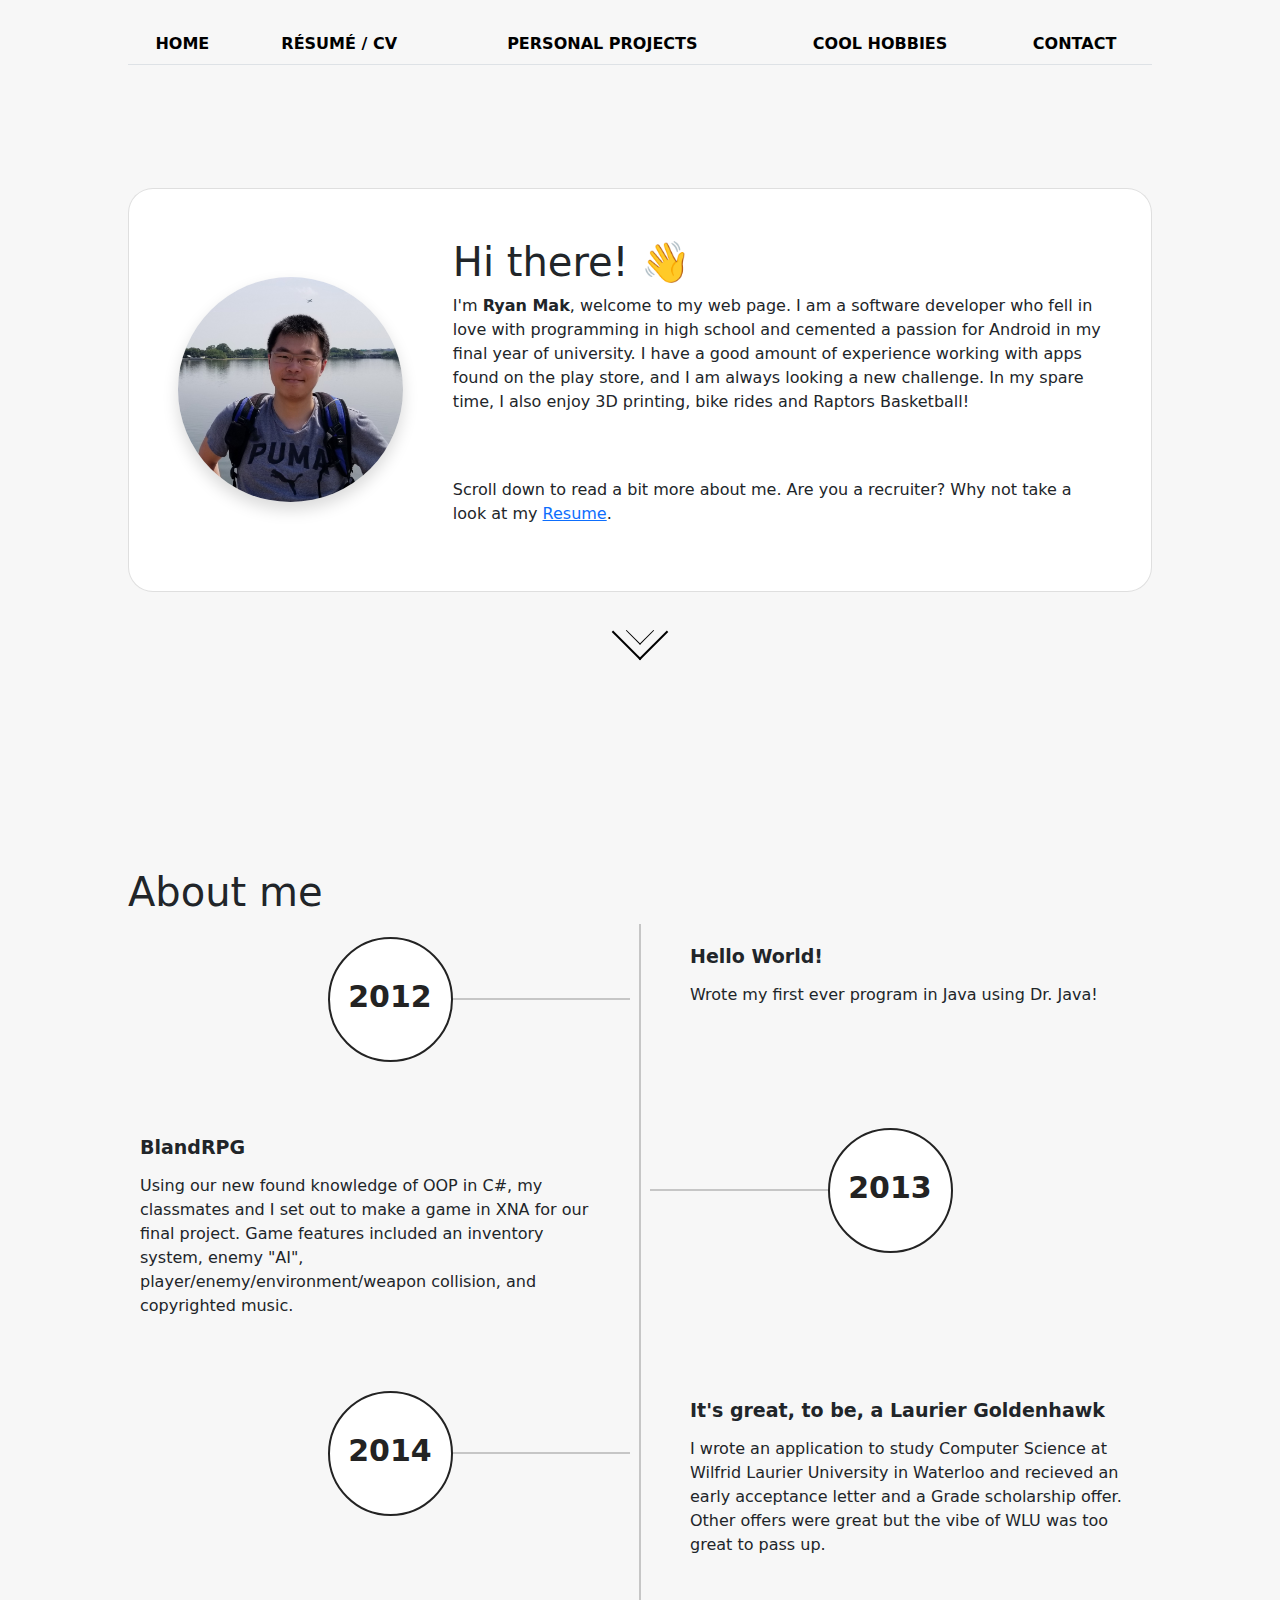
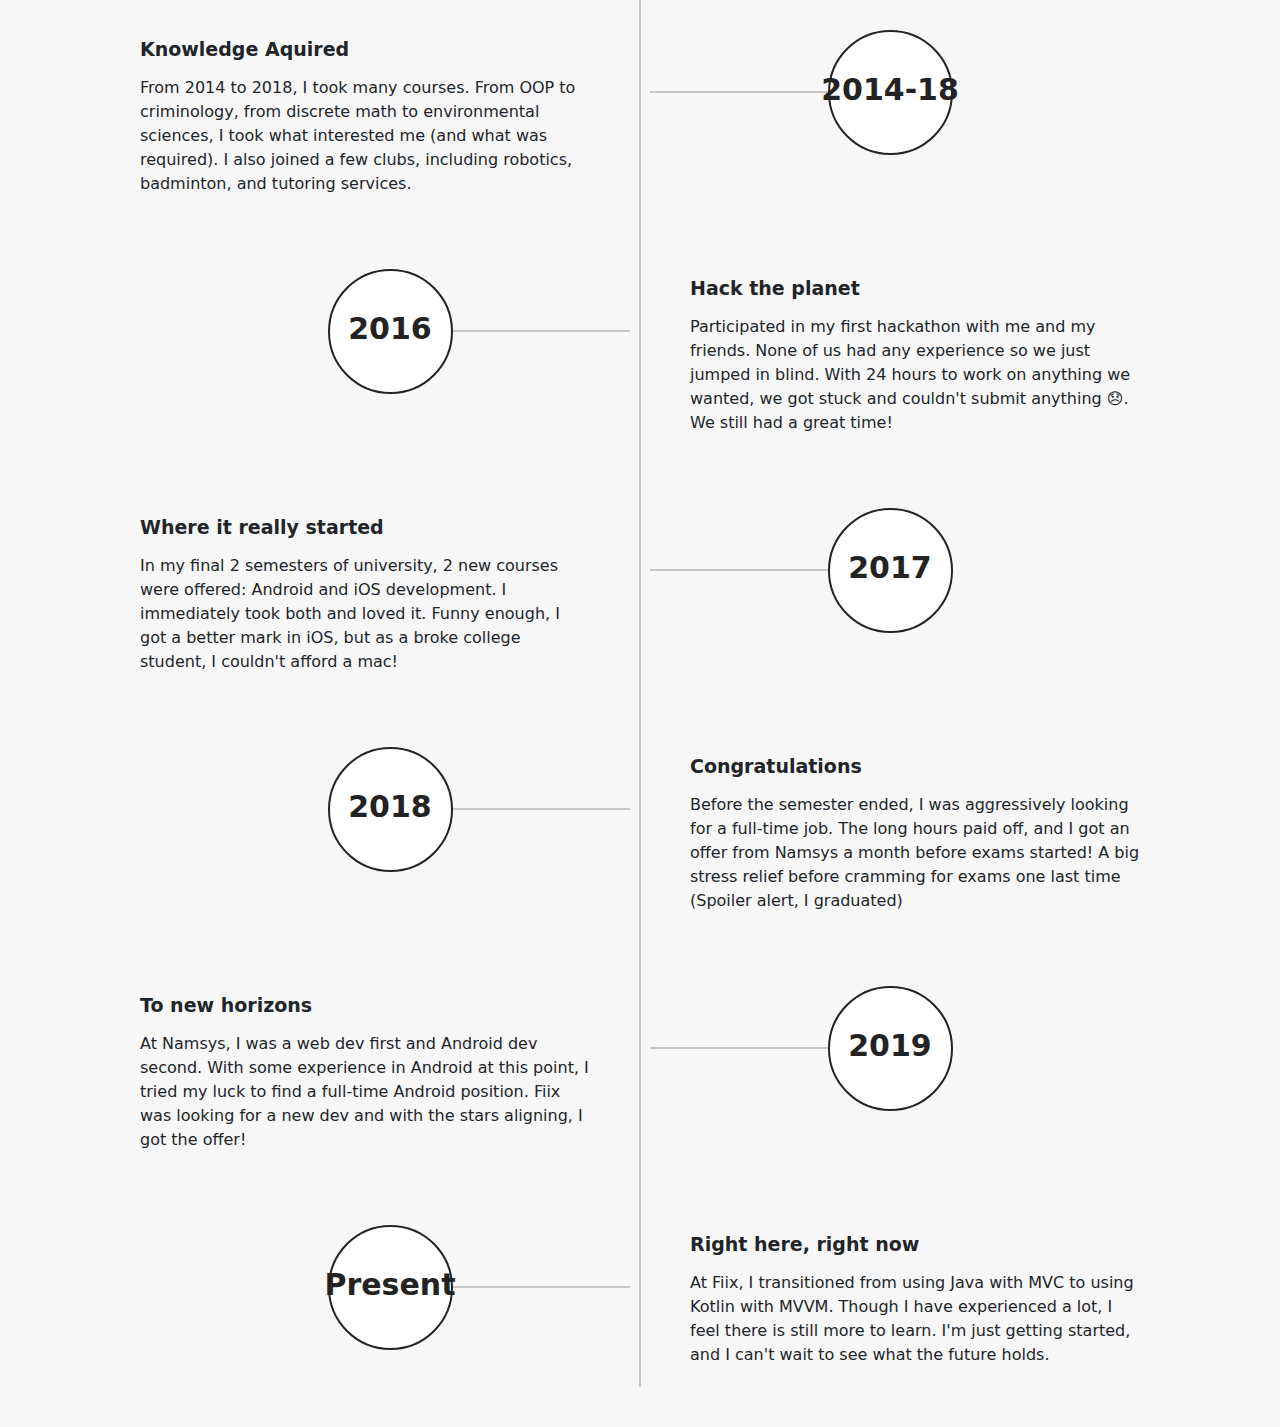
==== commit ce3295c9: "added content to hobbies" ====
--- a/index.html
+++ b/index.html
@@ -35,7 +35,7 @@
             </table>
         </div>
 
-        <div name="welcome card" class="flex p-5 card card-light">
+        <div name="welcome card" class="flex p-5 card card-light" style="margin-top: 12%;">
             <table>
                 <tr>
                     <th><img class="rounded-circle shadow pfpic" src="res/square.jpg">
--- a/css/Global.css
+++ b/css/Global.css
@@ -32,6 +32,12 @@
 
 th {
     font-weight: normal;
+}
+
+.card-light {
+    border-radius: 25px;
+    width: fit-content;
+    margin: 0 auto;
 }
 
 /* The container <div> - needed to position the dropdown content */
--- a/css/HomeCss.css
+++ b/css/HomeCss.css
@@ -9,13 +9,4 @@
     display: block;
     max-width: 250px;
     height: 225px;
-}
-
-.card-light {
-    background-color: #fcfcfc;
-    border-radius: 25px;
-    width: fit-content;
-    max-width: 90%;
-    margin: 0 auto;
-    margin-top: 12%;
 }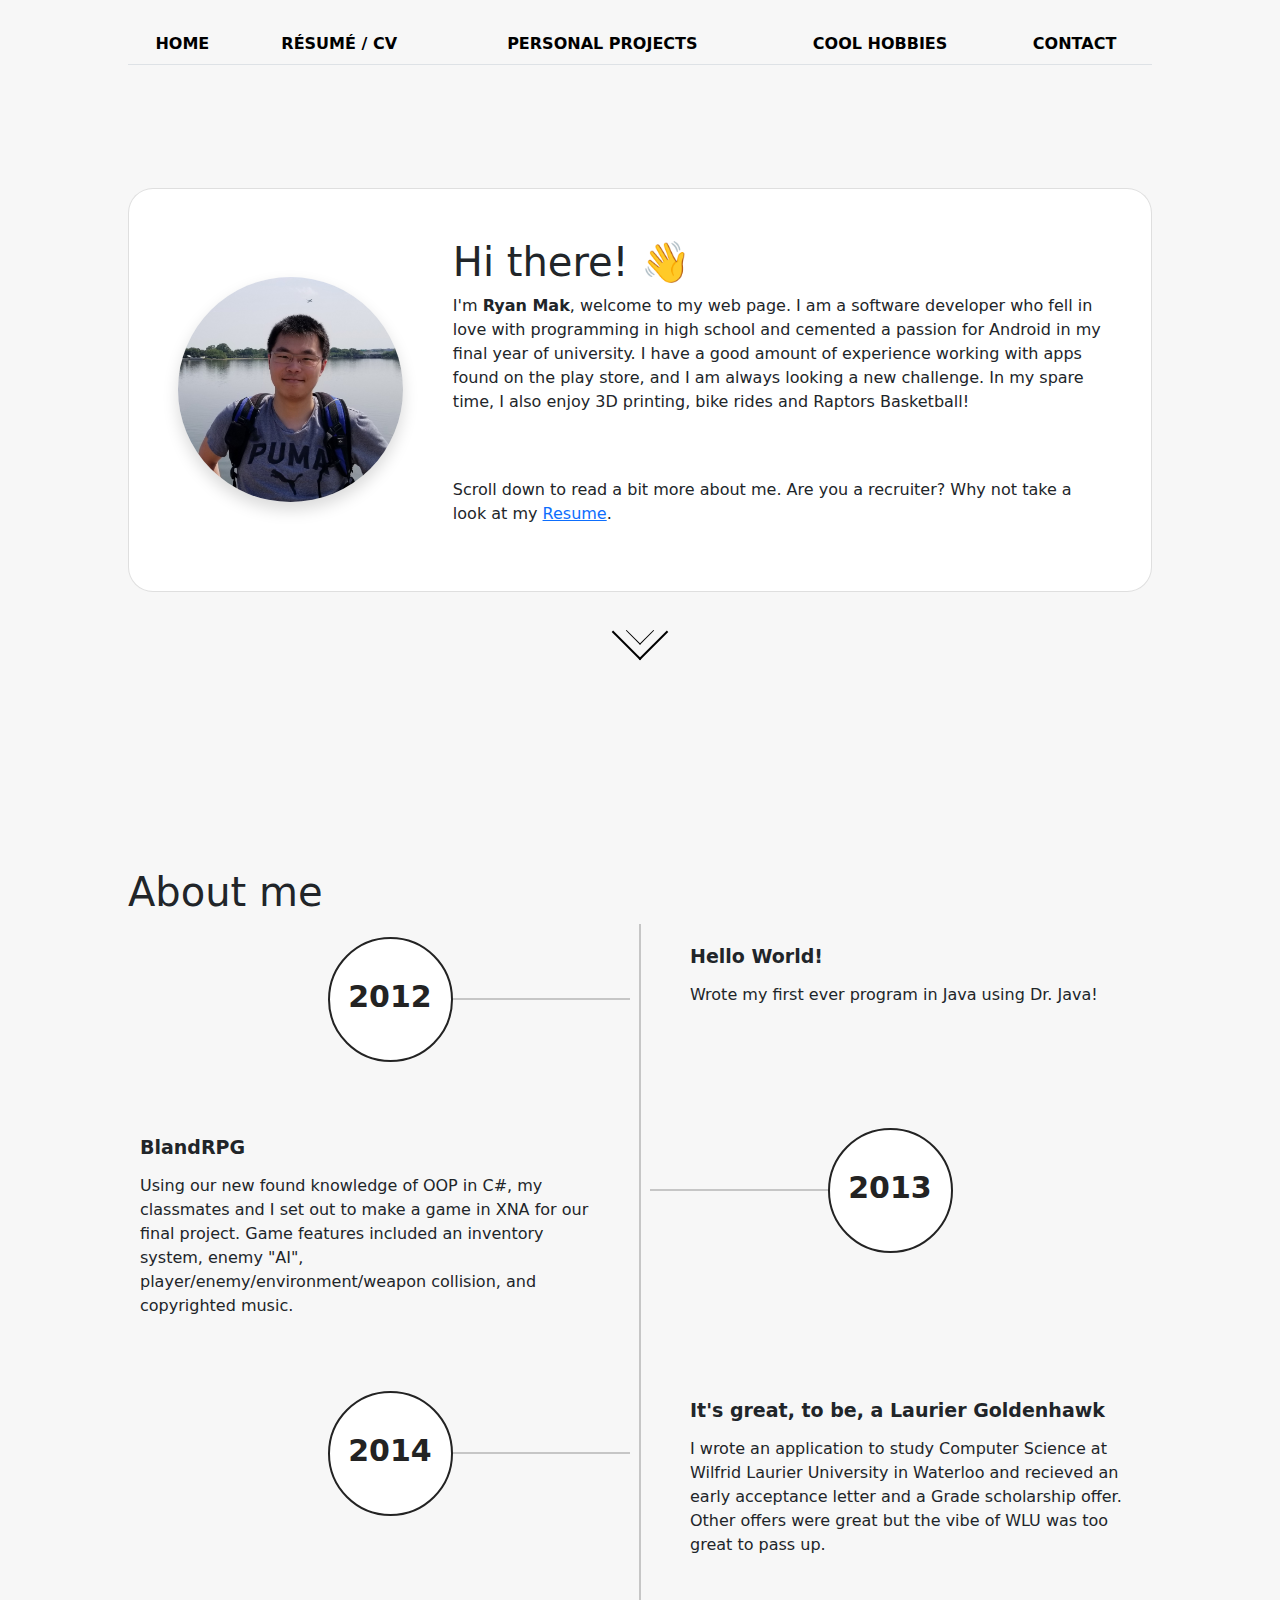
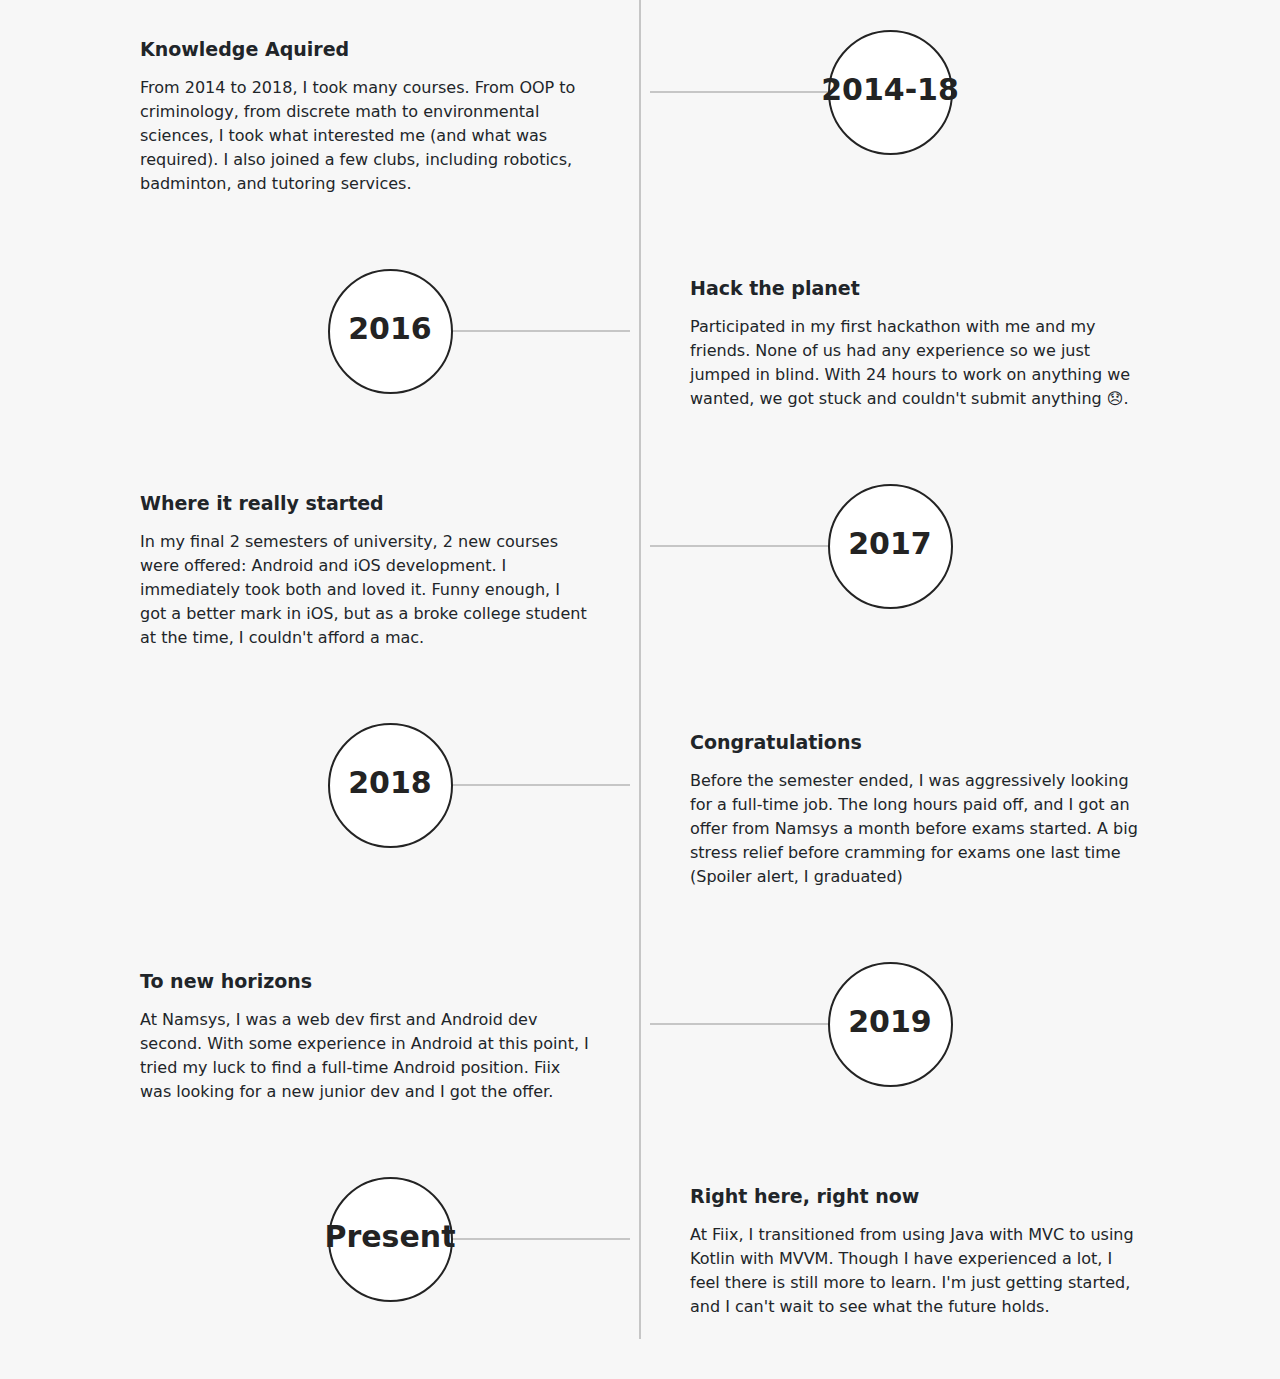
==== commit 5ab6e354: "formatting" ====
--- a/index.html
+++ b/index.html
@@ -152,7 +152,7 @@
                         <p class="description">
                             Participated in my first hackathon with me and my friends. None of us had any experience so
                             we just jumped in blind. With 24 hours to work on anything we wanted, we got stuck and
-                            couldn't submit anything 😞. We still had a great time!
+                            couldn't submit anything 😞.
                         </p>
                     </div>
                 </div>
@@ -170,7 +170,7 @@
                         <p class="description">
                             In my final 2 semesters of university, 2 new courses were offered: Android and iOS
                             development. I immediately took both and loved it. Funny enough, I got a better mark in iOS,
-                            but as a broke college student, I couldn't afford a mac!
+                            but as a broke college student at the time, I couldn't afford a mac.
                         </p>
                     </div>
                 </div>
@@ -187,7 +187,7 @@
                         <h5 class="title">Congratulations</h5>
                         <p class="description">
                             Before the semester ended, I was aggressively looking for a full-time job. The long hours
-                            paid off, and I got an offer from Namsys a month before exams started! A big stress relief
+                            paid off, and I got an offer from Namsys a month before exams started. A big stress relief
                             before cramming for exams one last time (Spoiler alert, I graduated)
                         </p>
                     </div>
@@ -206,7 +206,7 @@
                         <p class="description">
                             At Namsys, I was a web dev first and Android dev second. With some experience in Android at
                             this point, I tried my luck to find a full-time Android position. Fiix was looking for a new
-                            dev and with the stars aligning, I got the offer!
+                            junior dev and I got the offer.
                         </p>
                     </div>
                 </div>
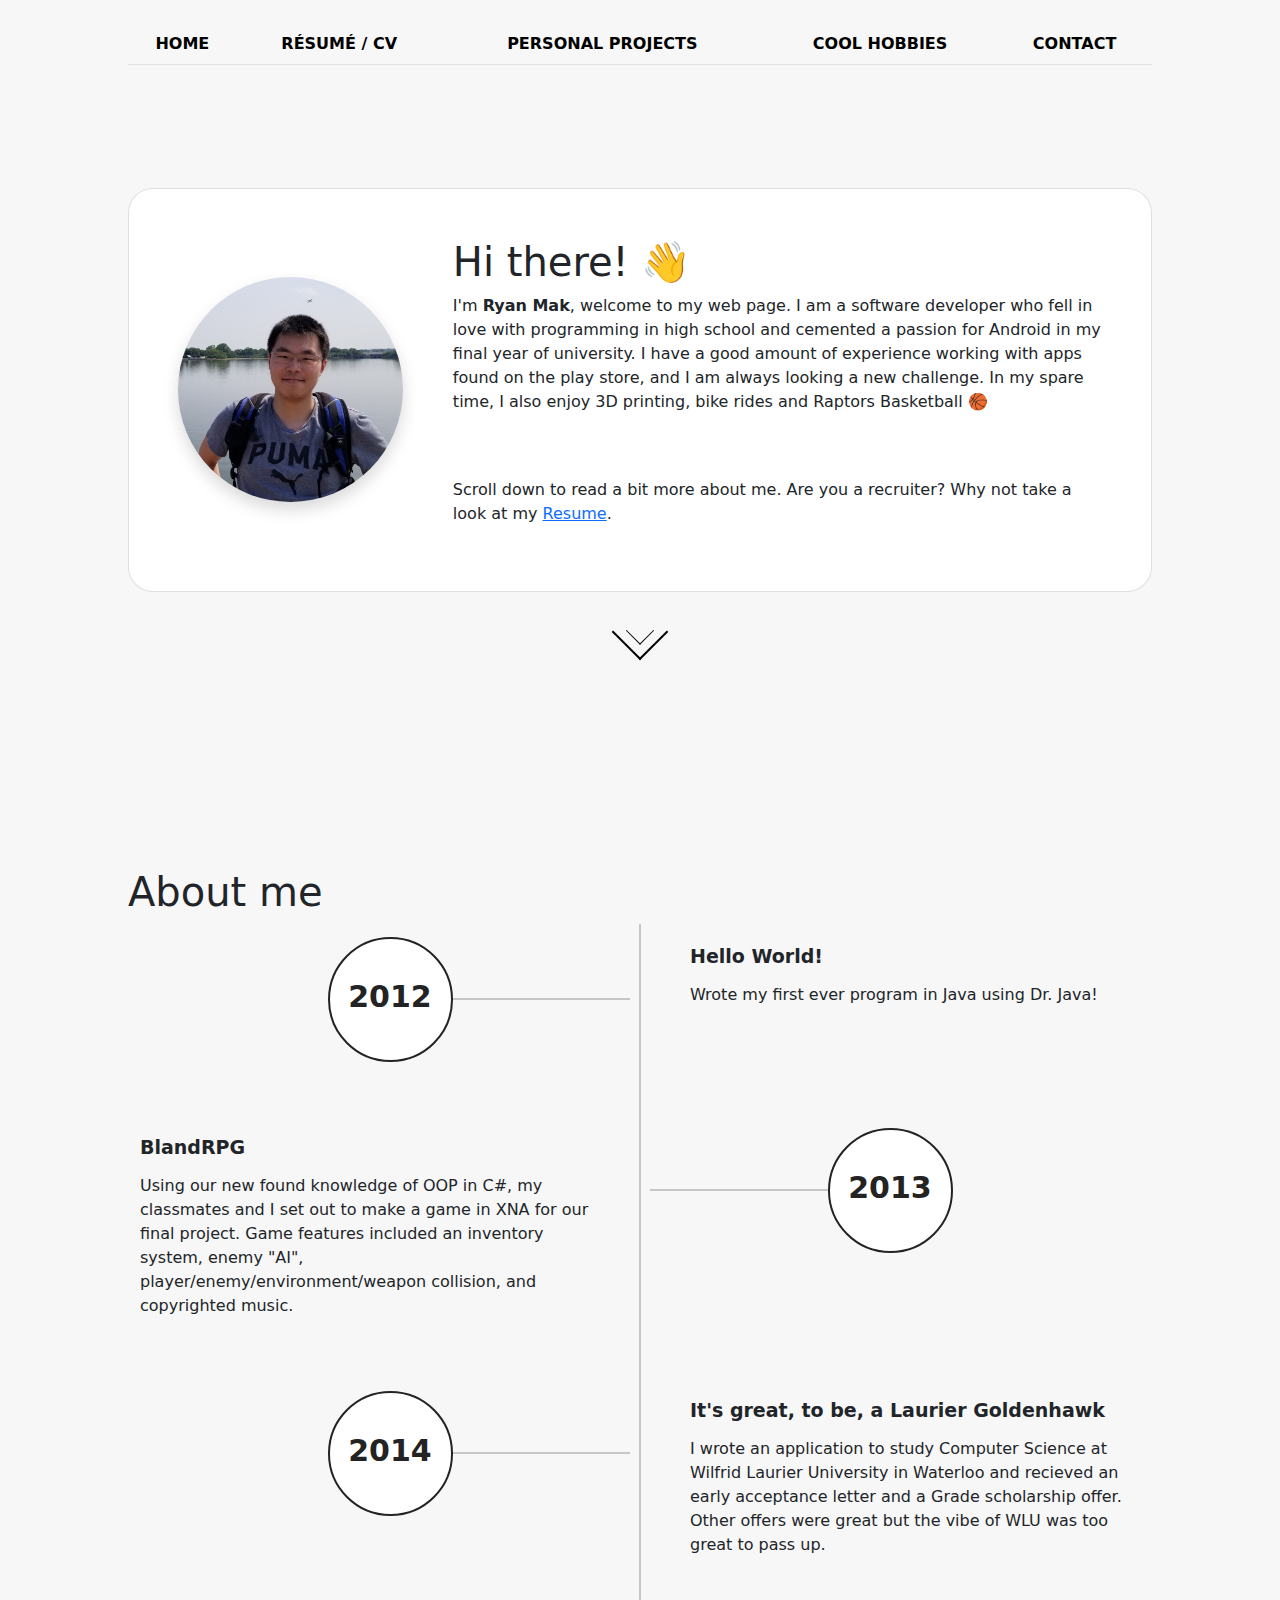
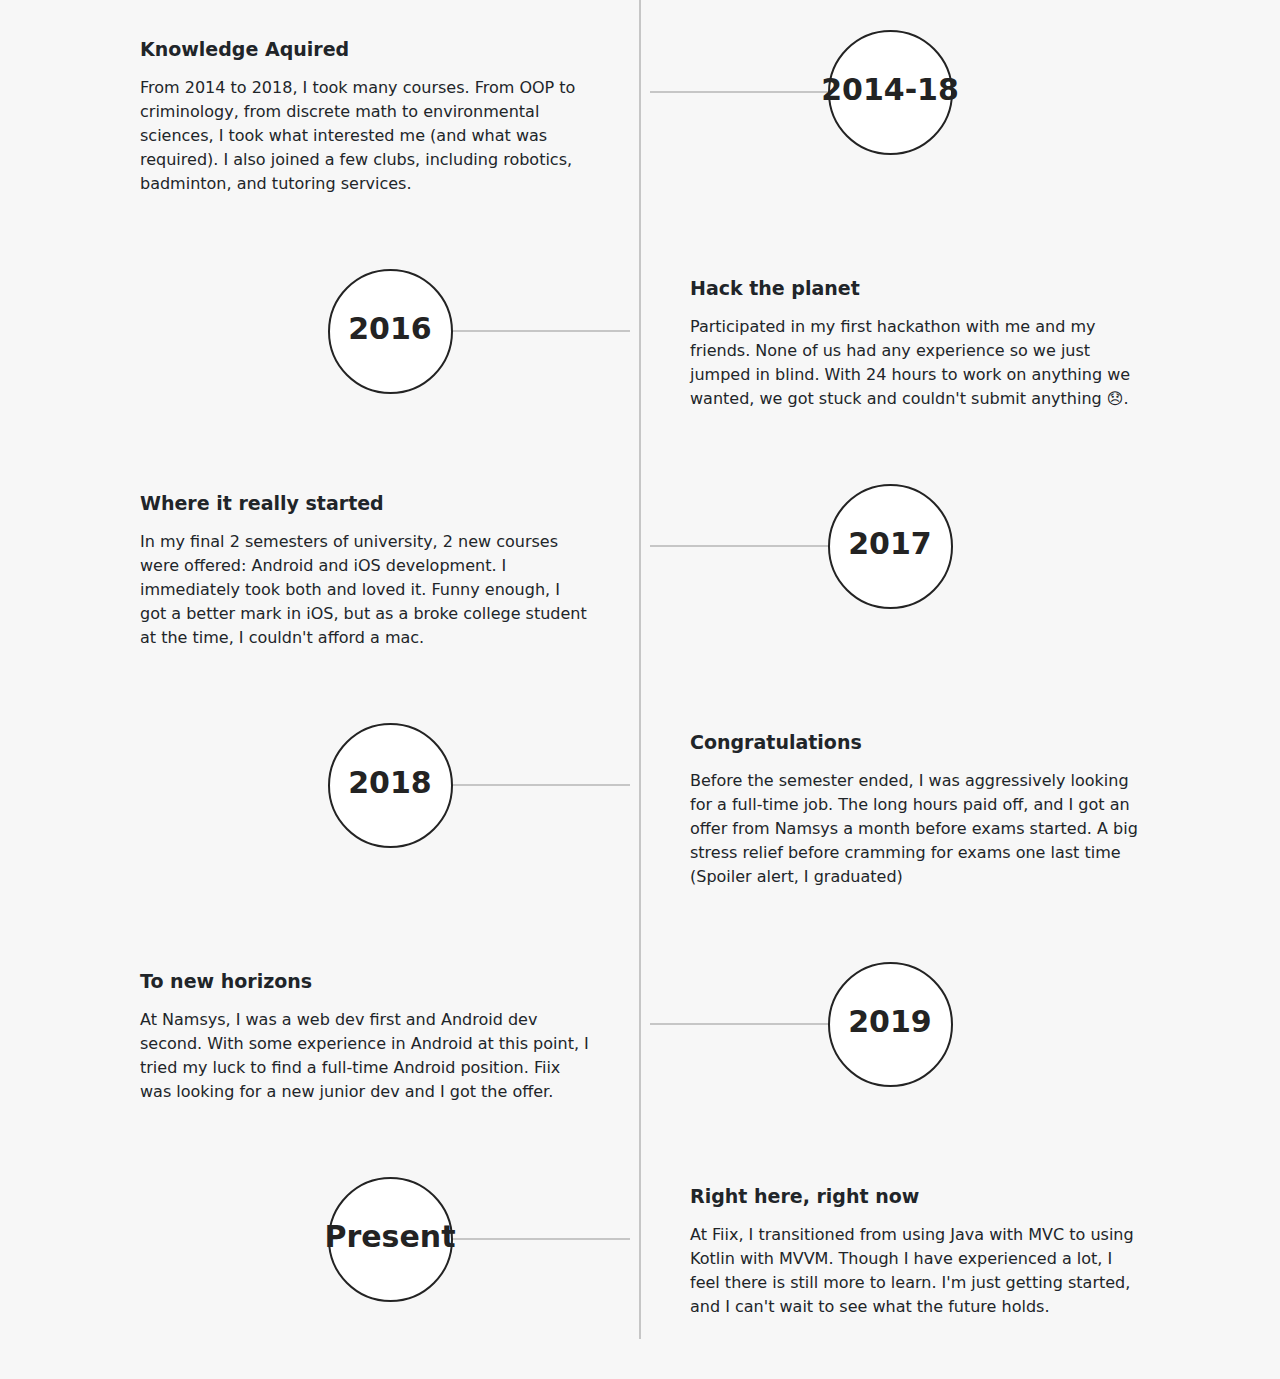
==== commit 4d9c9fa9: "added content to contact page" ====
--- a/index.html
+++ b/index.html
@@ -46,7 +46,7 @@
                             in love with programming in high school and cemented a passion for Android in my final year
                             of university. I have a good amount of experience working with apps found on the play store,
                             and I am always looking a new challenge. In my spare time, I also enjoy 3D
-                            printing, bike rides and Raptors Basketball! </p>
+                            printing, bike rides and Raptors Basketball 🏀 </p>
                         <br><br>
                         <p class="ms-5">Scroll down to read a bit more about me. Are you a recruiter? Why not take a look at my <a
                                 href="pages/resume.html">Resume</a>.</p>
--- a/css/Global.css
+++ b/css/Global.css
@@ -28,6 +28,10 @@
     color: black;
     text-decoration: none;
     font-weight: bold;
+}
+
+a.navBar:hover {
+    color: steelblue;
 }
 
 th {
